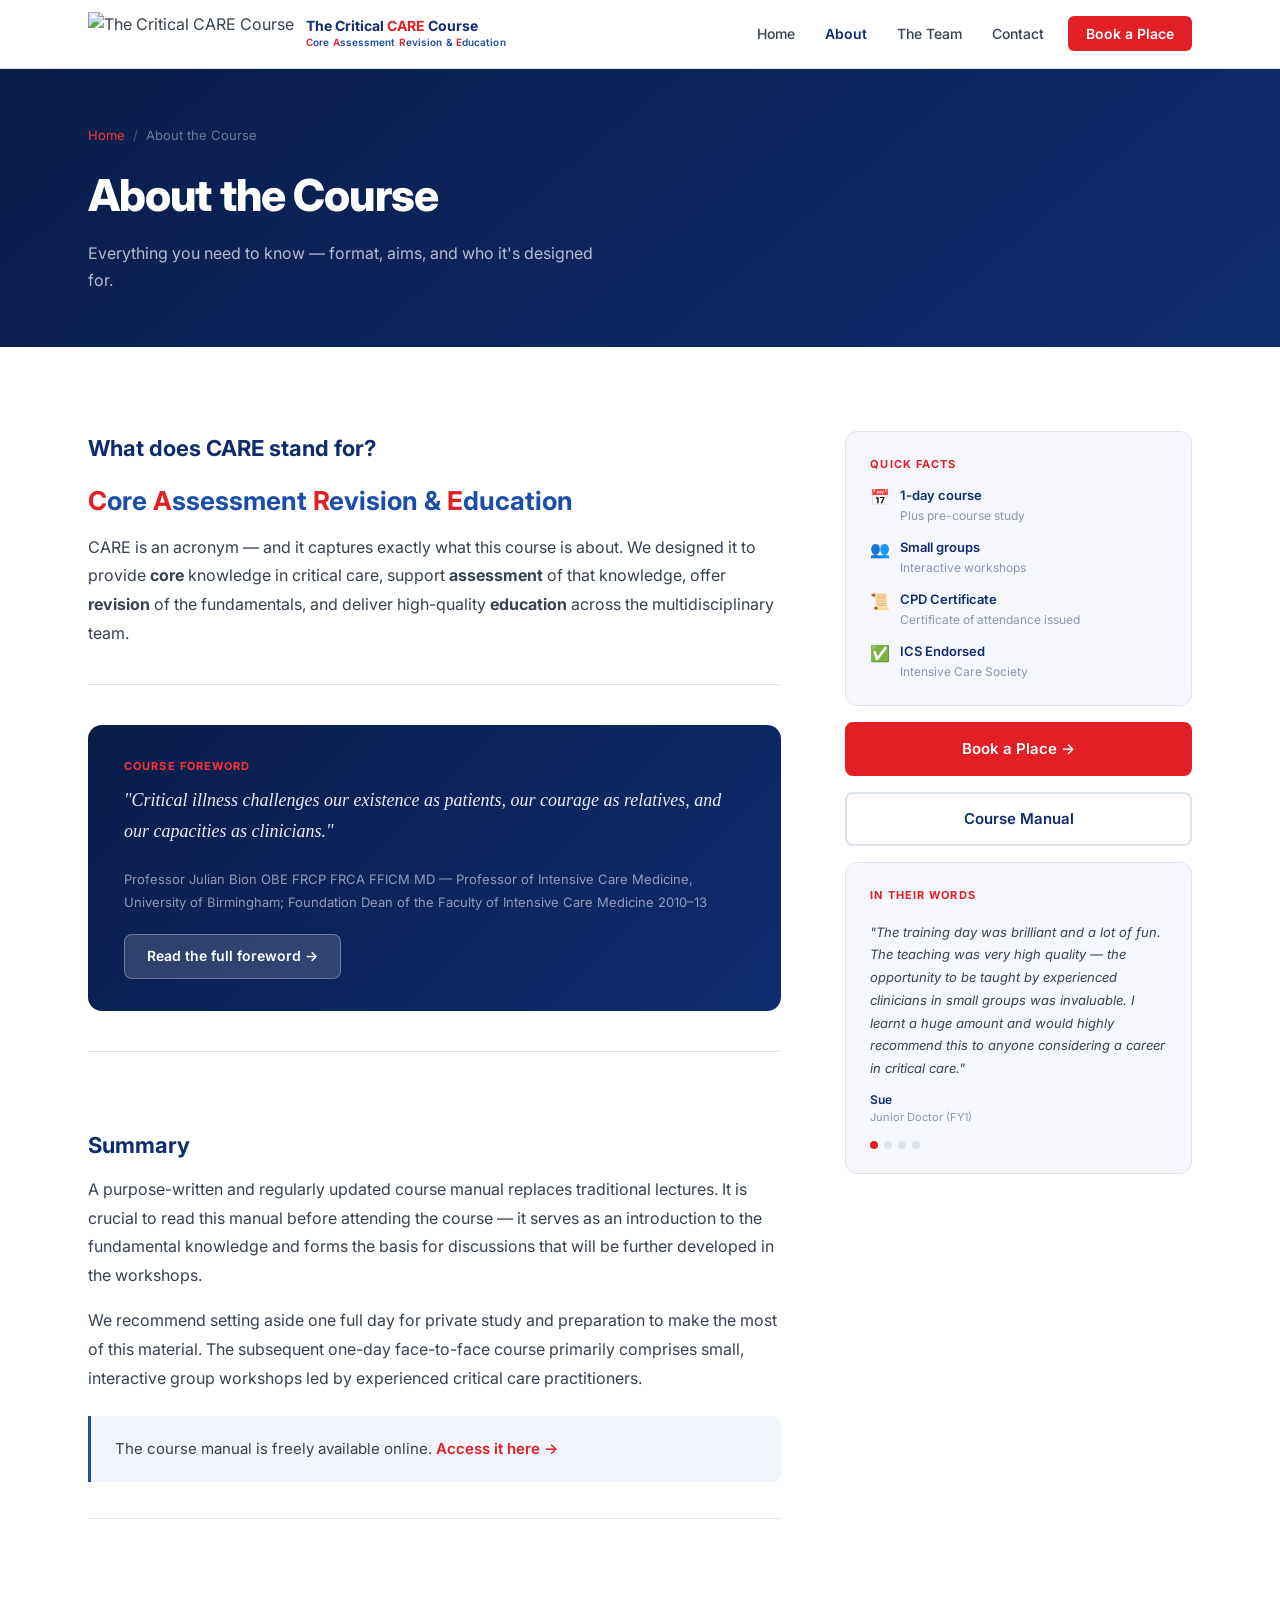
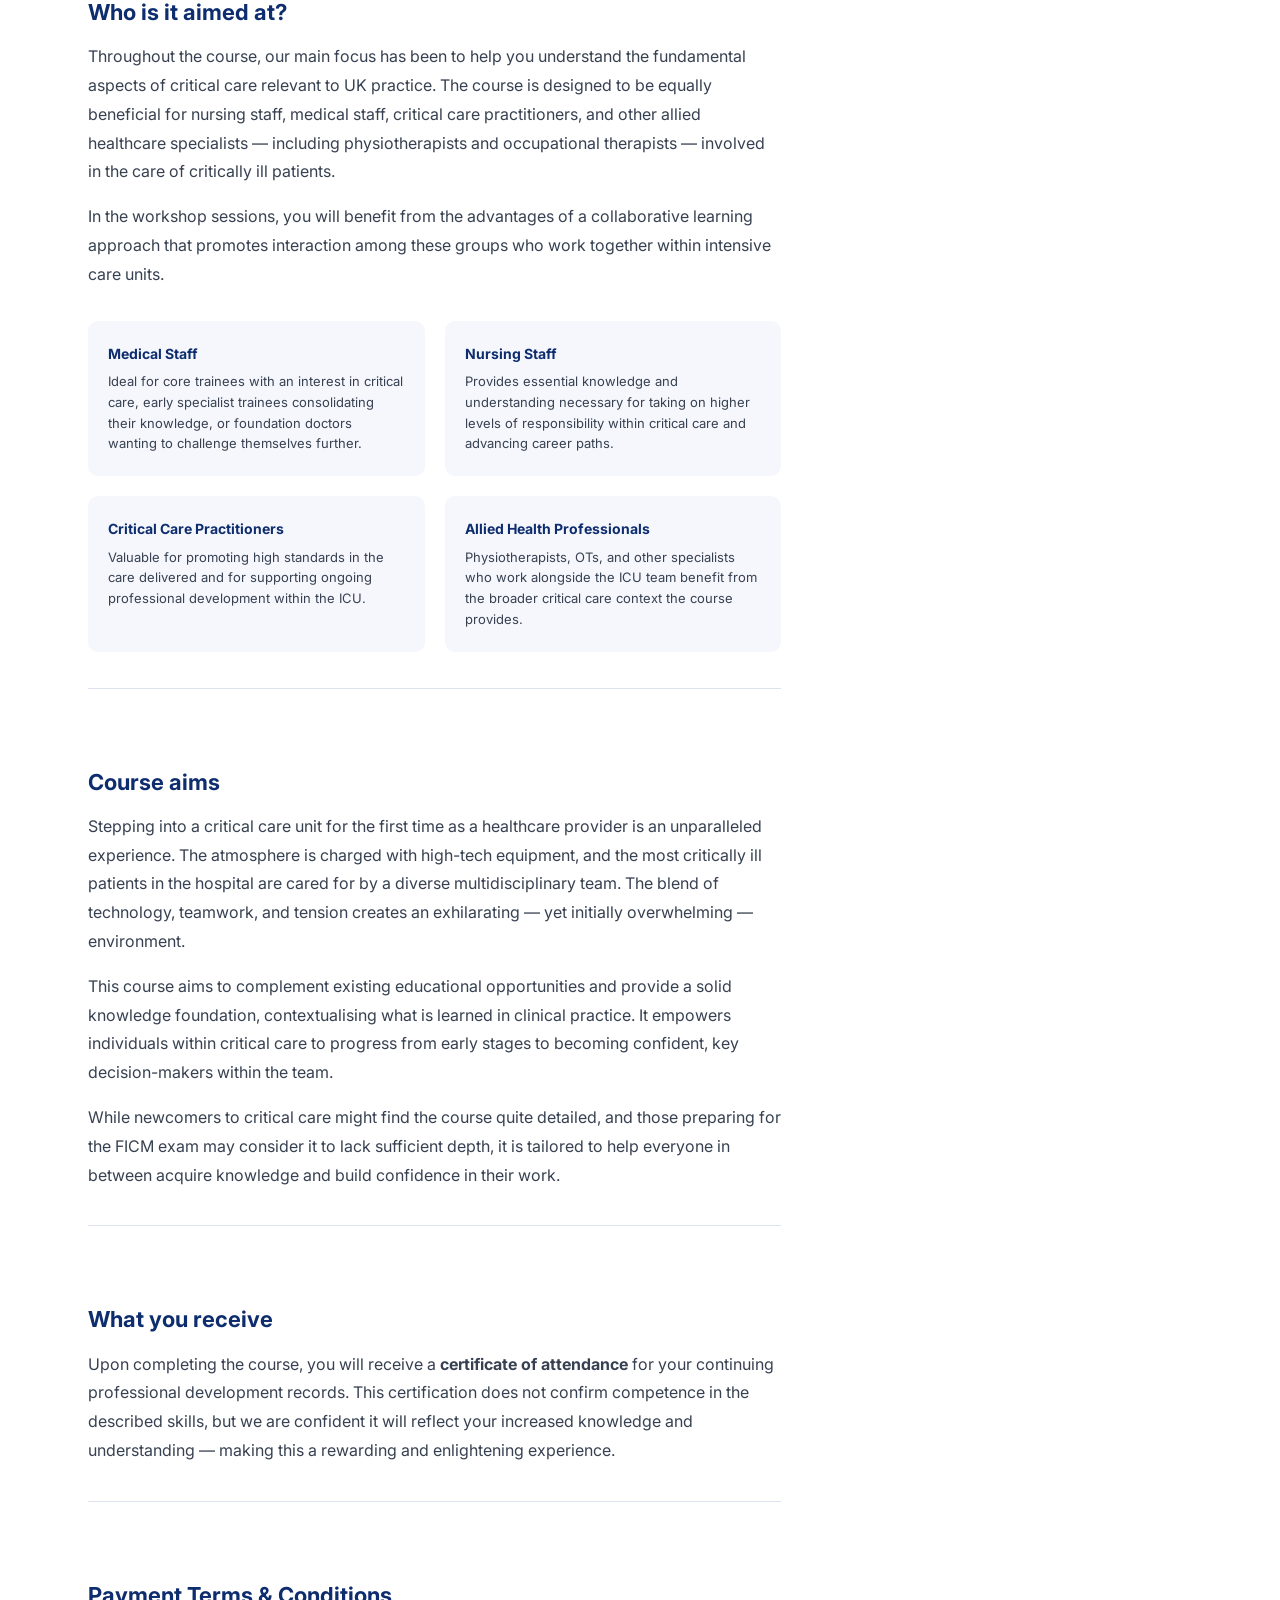
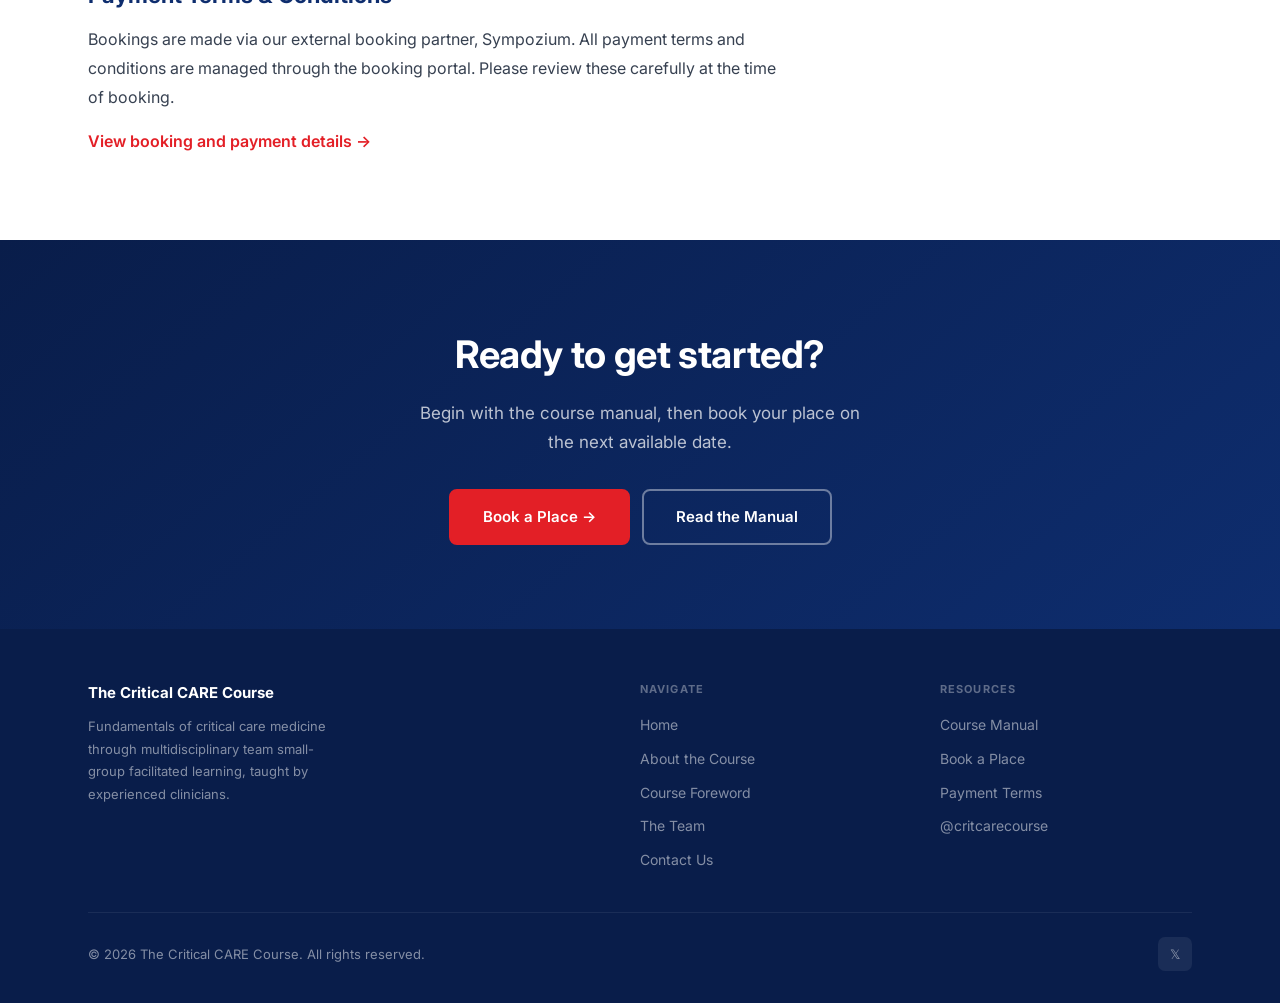
==== about.html @ 04d46caa "Add rotating testimonials widget to about page sidebar" ====
<!DOCTYPE html>
<html lang="en">
<head>
  <meta charset="UTF-8">
  <meta name="viewport" content="width=device-width, initial-scale=1.0">
  <meta name="description" content="About The Critical CARE Course — format, aims, who it's designed for, and what you'll get from attending.">
  <title>About the Course — The Critical CARE Course</title>
  <link rel="preconnect" href="https://fonts.googleapis.com">
  <link rel="preconnect" href="https://fonts.gstatic.com" crossorigin>
  <link href="https://fonts.googleapis.com/css2?family=Inter:wght@300;400;500;600;700;800&display=swap" rel="stylesheet">
  <link rel="stylesheet" href="styles.css">
</head>
<body>

  <!-- ========== NAVIGATION ========== -->
  <nav>
    <div class="container">
      <div class="nav-inner">
        <a href="index.html" class="nav-logo">
          <img src="images/logo.png" alt="The Critical CARE Course" style="height:44px; width:auto; flex-shrink:0;">
          <div class="nav-logo-text">
            <div class="brand">The Critical <span style="color:var(--red)">CARE</span> Course</div>
            <div class="sub"><span style="color:var(--red)">C</span>ore <span style="color:var(--red)">A</span>ssessment <span style="color:var(--red)">R</span>evision &amp; <span style="color:var(--red)">E</span>ducation</div>
          </div>
        </a>
        <ul class="nav-links" id="navLinks">
          <li><a href="index.html">Home</a></li>
          <li><a href="about.html" style="color:var(--navy); font-weight:600;">About</a></li>
          <li><a href="team.html">The Team</a></li>
          <li><a href="contact.html">Contact</a></li>
          <li><a href="https://sympozium.co.uk/ep-home/the-critical-care-course" target="_blank" rel="noopener" class="nav-cta">Book a Place</a></li>
        </ul>
        <button class="nav-toggle" id="navToggle" aria-label="Open menu">
          <span></span><span></span><span></span>
        </button>
      </div>
    </div>
  </nav>

  <!-- ========== PAGE HERO ========== -->
  <header class="page-hero">
    <div class="container">
      <div class="breadcrumb">
        <a href="index.html">Home</a>
        <span class="breadcrumb-sep">/</span>
        <span>About the Course</span>
      </div>
      <h1>About the Course</h1>
      <p>Everything you need to know — format, aims, and who it's designed for.</p>
    </div>
  </header>

  <!-- ========== MAIN CONTENT ========== -->
  <section>
    <div class="container">
      <div style="display:grid; grid-template-columns:2fr 1fr; gap:64px; align-items:start;">

        <!-- Left: content -->
        <div class="content-block">

          <h2>What does CARE stand for?</h2>
          <p style="font-size:clamp(18px,2.2vw,26px); font-weight:700; margin-bottom:8px;">
            <span class="acronym-text"><span class="acr">C</span>ore <span class="acr">A</span>ssessment <span class="acr">R</span>evision &amp; <span class="acr">E</span>ducation</span>
          </p>
          <p>
            CARE is an acronym — and it captures exactly what this course is about. We designed it to provide <strong>core</strong> knowledge in critical care, support <strong>assessment</strong> of that knowledge, offer <strong>revision</strong> of the fundamentals, and deliver high-quality <strong>education</strong> across the multidisciplinary team.
          </p>

          <hr class="content-hr">

          <!-- ===== FOREWORD TEASER ===== -->
          <div style="background:linear-gradient(135deg, var(--blue-deep) 0%, var(--blue-dark) 100%); border-radius:14px; padding:32px 36px; margin:40px 0;">
            <p style="font-size:11px; font-weight:700; letter-spacing:0.1em; text-transform:uppercase; color:#FF3333; margin-bottom:8px;">Course Foreword</p>
            <p style="font-family:'Georgia',serif; font-size:18px; font-style:italic; color:rgba(255,255,255,0.92); line-height:1.75; margin-bottom:20px;">
              "Critical illness challenges our existence as patients, our courage as relatives, and our capacities as clinicians."
            </p>
            <p style="font-size:13px; color:rgba(255,255,255,0.55); margin-bottom:20px;">Professor Julian Bion OBE FRCP FRCA FFICM MD &mdash; Professor of Intensive Care Medicine, University of Birmingham; Foundation Dean of the Faculty of Intensive Care Medicine 2010&ndash;13</p>
            <a href="foreword.html" class="btn" style="background:rgba(255,255,255,0.15); color:white; border:1px solid rgba(255,255,255,0.3); padding:10px 22px; font-size:14px; text-decoration:none; border-radius:8px; display:inline-flex; align-items:center; gap:6px; transition:background 0.2s;">Read the full foreword &rarr;</a>
          </div>

          <hr class="content-hr">

          <h2>Summary</h2>
          <p>
            A purpose-written and regularly updated course manual replaces traditional lectures. It is crucial to read this manual before attending the course — it serves as an introduction to the fundamental knowledge and forms the basis for discussions that will be further developed in the workshops.
          </p>
          <p>
            We recommend setting aside one full day for private study and preparation to make the most of this material. The subsequent one-day face-to-face course primarily comprises small, interactive group workshops led by experienced critical care practitioners.
          </p>

          <div class="info-box">
            <p>The course manual is freely available online. <a href="https://the-critical-care-course.gitbook.io/the-critical-care-course-manual" target="_blank" rel="noopener" style="color:var(--teal); font-weight:600;">Access it here &rarr;</a></p>
          </div>

          <hr class="content-hr">

          <h2>Who is it aimed at?</h2>
          <p>
            Throughout the course, our main focus has been to help you understand the fundamental aspects of critical care relevant to UK practice. The course is designed to be equally beneficial for nursing staff, medical staff, critical care practitioners, and other allied healthcare specialists — including physiotherapists and occupational therapists — involved in the care of critically ill patients.
          </p>
          <p>
            In the workshop sessions, you will benefit from the advantages of a collaborative learning approach that promotes interaction among these groups who work together within intensive care units.
          </p>

          <div class="two-col-grid">
            <div class="feature-item">
              <h4>Medical Staff</h4>
              <p>Ideal for core trainees with an interest in critical care, early specialist trainees consolidating their knowledge, or foundation doctors wanting to challenge themselves further.</p>
            </div>
            <div class="feature-item">
              <h4>Nursing Staff</h4>
              <p>Provides essential knowledge and understanding necessary for taking on higher levels of responsibility within critical care and advancing career paths.</p>
            </div>
            <div class="feature-item">
              <h4>Critical Care Practitioners</h4>
              <p>Valuable for promoting high standards in the care delivered and for supporting ongoing professional development within the ICU.</p>
            </div>
            <div class="feature-item">
              <h4>Allied Health Professionals</h4>
              <p>Physiotherapists, OTs, and other specialists who work alongside the ICU team benefit from the broader critical care context the course provides.</p>
            </div>
          </div>

          <hr class="content-hr">

          <h2>Course aims</h2>
          <p>
            Stepping into a critical care unit for the first time as a healthcare provider is an unparalleled experience. The atmosphere is charged with high-tech equipment, and the most critically ill patients in the hospital are cared for by a diverse multidisciplinary team. The blend of technology, teamwork, and tension creates an exhilarating — yet initially overwhelming — environment.
          </p>
          <p>
            This course aims to complement existing educational opportunities and provide a solid knowledge foundation, contextualising what is learned in clinical practice. It empowers individuals within critical care to progress from early stages to becoming confident, key decision-makers within the team.
          </p>
          <p>
            While newcomers to critical care might find the course quite detailed, and those preparing for the FICM exam may consider it to lack sufficient depth, it is tailored to help everyone in between acquire knowledge and build confidence in their work.
          </p>

          <hr class="content-hr">

          <h2>What you receive</h2>
          <p>
            Upon completing the course, you will receive a <strong>certificate of attendance</strong> for your continuing professional development records. This certification does not confirm competence in the described skills, but we are confident it will reflect your increased knowledge and understanding — making this a rewarding and enlightening experience.
          </p>

          <hr class="content-hr" id="terms">

          <h2>Payment Terms &amp; Conditions</h2>
          <p>
            Bookings are made via our external booking partner, Sympozium. All payment terms and conditions are managed through the booking portal. Please review these carefully at the time of booking.
          </p>
          <p>
            <a href="https://sympozium.co.uk/ep-home/the-critical-care-course" target="_blank" rel="noopener" style="color:var(--teal); font-weight:600;">View booking and payment details &rarr;</a>
          </p>

        </div>

        <!-- Right: sidebar -->
        <div>
          <div style="position:sticky; top:88px; display:flex; flex-direction:column; gap:16px;">

            <div style="background:var(--off-white); border-radius:12px; padding:24px; border:1px solid var(--light-gray);">
              <div style="font-size:11px; font-weight:700; letter-spacing:0.1em; text-transform:uppercase; color:var(--teal); margin-bottom:12px;">Quick facts</div>
              <div style="display:flex; flex-direction:column; gap:12px;">
                <div style="display:flex; gap:10px; align-items:flex-start;">
                  <span style="font-size:16px;">📅</span>
                  <div>
                    <div style="font-size:13px; font-weight:600; color:var(--navy);">1-day course</div>
                    <div style="font-size:12px; color:var(--mid-gray);">Plus pre-course study</div>
                  </div>
                </div>
                <div style="display:flex; gap:10px; align-items:flex-start;">
                  <span style="font-size:16px;">👥</span>
                  <div>
                    <div style="font-size:13px; font-weight:600; color:var(--navy);">Small groups</div>
                    <div style="font-size:12px; color:var(--mid-gray);">Interactive workshops</div>
                  </div>
                </div>
                <div style="display:flex; gap:10px; align-items:flex-start;">
                  <span style="font-size:16px;">📜</span>
                  <div>
                    <div style="font-size:13px; font-weight:600; color:var(--navy);">CPD Certificate</div>
                    <div style="font-size:12px; color:var(--mid-gray);">Certificate of attendance issued</div>
                  </div>
                </div>
                <div style="display:flex; gap:10px; align-items:flex-start;">
                  <span style="font-size:16px;">✅</span>
                  <div>
                    <div style="font-size:13px; font-weight:600; color:var(--navy);">ICS Endorsed</div>
                    <div style="font-size:12px; color:var(--mid-gray);">Intensive Care Society</div>
                  </div>
                </div>
              </div>
            </div>

            <a href="https://sympozium.co.uk/ep-home/the-critical-care-course" target="_blank" rel="noopener" class="btn btn-primary" style="width:100%; justify-content:center;">Book a Place &rarr;</a>

            <a href="https://the-critical-care-course.gitbook.io/the-critical-care-course-manual" target="_blank" rel="noopener" class="btn btn-outline" style="width:100%; justify-content:center;">Course Manual</a>

            <!-- Rotating testimonials widget -->
            <div style="background:var(--off-white); border-radius:12px; padding:24px; border:1px solid var(--light-gray);">
              <div style="font-size:11px; font-weight:700; letter-spacing:0.1em; text-transform:uppercase; color:var(--red); margin-bottom:16px;">In their words</div>

              <div id="sidebar-testimonials" style="position:relative; min-height:140px;">

                <div class="sb-slide active">
                  <p style="font-size:13px; line-height:1.75; color:var(--body-text); font-style:italic; margin-bottom:10px;">"The training day was brilliant and a lot of fun. The teaching was very high quality — the opportunity to be taught by experienced clinicians in small groups was invaluable. I learnt a huge amount and would highly recommend this to anyone considering a career in critical care."</p>
                  <div style="font-size:12px; font-weight:600; color:var(--navy);">Sue</div>
                  <div style="font-size:11px; color:var(--mid-gray);">Junior Doctor (FY1)</div>
                </div>

                <div class="sb-slide">
                  <p style="font-size:13px; line-height:1.75; color:var(--body-text); font-style:italic; margin-bottom:10px;">"Really good, informative course pitched at the perfect level for foundation trainees. I genuinely feel that I have learnt a lot about basic principles of critical care, which can be difficult to pick up on shift when it's busy."</p>
                  <div style="font-size:12px; font-weight:600; color:var(--navy);">Jonny</div>
                  <div style="font-size:11px; color:var(--mid-gray);">Junior Doctor</div>
                </div>

                <div class="sb-slide">
                  <p style="font-size:13px; line-height:1.75; color:var(--body-text); font-style:italic; margin-bottom:10px;">"Well pitched for a CT1 in anaesthetics — the small-group format worked well with a good mixture of topics. I'm feeling more confident about starting my ICM module."</p>
                  <div style="font-size:12px; font-weight:600; color:var(--navy);">James</div>
                  <div style="font-size:11px; color:var(--mid-gray);">CT1 Anaesthetics</div>
                </div>

                <div class="sb-slide">
                  <p style="font-size:13px; line-height:1.75; color:var(--body-text); font-style:italic; margin-bottom:10px;">"Interesting, informative, useful — helped me to understand more about critical care. A really good format to learn what I needed to know."</p>
                  <div style="font-size:12px; font-weight:600; color:var(--navy);">Past delegate</div>
                  <div style="font-size:11px; color:var(--mid-gray);">Multidisciplinary team</div>
                </div>

              </div>

              <!-- dots -->
              <div id="sb-dots" style="display:flex; gap:6px; margin-top:14px;">
                <button class="sb-dot active" onclick="sbGoTo(0)" aria-label="Testimonial 1"></button>
                <button class="sb-dot" onclick="sbGoTo(1)" aria-label="Testimonial 2"></button>
                <button class="sb-dot" onclick="sbGoTo(2)" aria-label="Testimonial 3"></button>
                <button class="sb-dot" onclick="sbGoTo(3)" aria-label="Testimonial 4"></button>
              </div>

            </div>

            <style>
              .sb-slide { display:none; animation: sbFade 0.5s ease; }
              .sb-slide.active { display:block; }
              @keyframes sbFade { from {opacity:0; transform:translateY(6px)} to {opacity:1; transform:translateY(0)} }
              .sb-dot { width:8px; height:8px; border-radius:50%; border:none; background:var(--light-gray); cursor:pointer; padding:0; transition:background 0.2s; }
              .sb-dot.active { background:var(--red); }
              .sb-dot:hover { background:var(--blue); }
            </style>

            <script>
              (function() {
                var slides = document.querySelectorAll('#sidebar-testimonials .sb-slide');
                var dots   = document.querySelectorAll('#sb-dots .sb-dot');
                var current = 0, timer;

                window.sbGoTo = function(n) {
                  slides[current].classList.remove('active');
                  dots[current].classList.remove('active');
                  current = n;
                  slides[current].classList.add('active');
                  dots[current].classList.add('active');
                  clearInterval(timer);
                  timer = setInterval(sbNext, 5000);
                };

                function sbNext() { sbGoTo((current + 1) % slides.length); }
                timer = setInterval(sbNext, 5000);
              })();
            </script>

          </div>
        </div>

      </div>
    </div>
  </section>

  <!-- ========== CTA ========== -->
  <section class="cta-section">
    <div class="container">
      <h2>Ready to get started?</h2>
      <p>Begin with the course manual, then book your place on the next available date.</p>
      <div style="display:flex; gap:12px; justify-content:center; flex-wrap:wrap;">
        <a href="https://sympozium.co.uk/ep-home/the-critical-care-course" target="_blank" rel="noopener" class="btn btn-primary" style="font-size:15px; padding:14px 32px;">Book a Place &rarr;</a>
        <a href="https://the-critical-care-course.gitbook.io/the-critical-care-course-manual" target="_blank" rel="noopener" class="btn btn-outline-white" style="font-size:15px; padding:14px 32px;">Read the Manual</a>
      </div>
    </div>
  </section>

  <!-- ========== FOOTER ========== -->
  <footer>
    <div class="container">
      <div class="footer-grid">
        <div class="footer-brand">
          <div class="footer-brand-name">The Critical CARE Course</div>
          <p>Fundamentals of critical care medicine through multidisciplinary team small-group facilitated learning, taught by experienced clinicians.</p>
        </div>
        <div>
          <h4>Navigate</h4>
          <ul class="footer-links">
            <li><a href="index.html">Home</a></li>
            <li><a href="about.html">About the Course</a></li>
            <li><a href="foreword.html">Course Foreword</a></li>
            <li><a href="team.html">The Team</a></li>
            <li><a href="contact.html">Contact Us</a></li>
          </ul>
        </div>
        <div>
          <h4>Resources</h4>
          <ul class="footer-links">
            <li><a href="https://the-critical-care-course.gitbook.io/the-critical-care-course-manual" target="_blank" rel="noopener">Course Manual</a></li>
            <li><a href="https://sympozium.co.uk/ep-home/the-critical-care-course" target="_blank" rel="noopener">Book a Place</a></li>
            <li><a href="about.html#terms">Payment Terms</a></li>
            <li><a href="https://twitter.com/critcarecourse" target="_blank" rel="noopener">@critcarecourse</a></li>
          </ul>
        </div>
      </div>
      <div class="footer-bottom">
        <span>&copy; 2026 The Critical CARE Course. All rights reserved.</span>
        <div class="footer-social">
          <a href="https://twitter.com/critcarecourse" target="_blank" rel="noopener" class="social-link" aria-label="Twitter / X">&#120143;</a>
        </div>
      </div>
    </div>
  </footer>

  <script>
    const toggle = document.getElementById('navToggle');
    const links  = document.getElementById('navLinks');
    toggle.addEventListener('click', () => links.classList.toggle('open'));
    links.querySelectorAll('a').forEach(a => a.addEventListener('click', () => links.classList.remove('open')));
  </script>

  <style>
    @media (max-width: 860px) {
      .container > div[style*="grid-template-columns:2fr 1fr"] {
        display: block !important;
      }
      .content-block { max-width: 100%; margin-bottom: 40px; }
    }
  </style>

</body>
</html>
---- styles.css ----
/* ============================================
   THE CRITICAL CARE COURSE — Global Styles
   ============================================ */

:root {
  /* Brand colours from logo */
  --blue:       #1B4EA8;   /* brand royal blue */
  --blue-dark:  #0E2D6E;   /* darker blue for backgrounds */
  --blue-deep:  #091d4a;   /* deepest blue for hero/footer */
  --blue-light: #2563c4;   /* lighter blue for hover states */
  --red:        #E31F26;   /* brand red */
  --red-hover:  #C41A20;   /* darker red for hover */

  /* Aliases used throughout CSS */
  --navy:       var(--blue-dark);
  --navy-light: var(--blue);
  --teal:       var(--red);
  --teal-hover: var(--red-hover);

  --white:      #ffffff;
  --off-white:  #f5f7fc;
  --light-gray: #dde3ee;
  --mid-gray:   #8a96ae;
  --dark-text:  #111827;
  --body-text:  #374151;
  --font: 'Inter', -apple-system, BlinkMacSystemFont, 'Segoe UI', sans-serif;
  --radius: 8px;
  --shadow: 0 4px 6px -1px rgba(0,0,0,0.1), 0 2px 4px -1px rgba(0,0,0,0.06);
  --shadow-lg: 0 10px 25px -5px rgba(0,0,0,0.18);
  --transition: 0.2s ease;
  --max-width: 1160px;
}

/* --- Reset -------------------------------- */
*, *::before, *::after { box-sizing: border-box; margin: 0; padding: 0; }
html { scroll-behavior: smooth; }
body { font-family: var(--font); color: var(--body-text); background: var(--white); line-height: 1.6; -webkit-font-smoothing: antialiased; }
img { max-width: 100%; height: auto; display: block; }
a { color: inherit; text-decoration: none; }

/* --- Container ---------------------------- */
.container { max-width: var(--max-width); margin: 0 auto; padding: 0 28px; }

/* ============================================
   ACRONYM STYLING
   Core Assessment Revision & Education
   C, A, R, E = brand red; rest = brand blue
   ============================================ */

/* Light background version */
.acronym-text {
  font-weight: 700;
  color: var(--blue);
}
.acronym-text .acr { color: var(--red); }

/* Dark background version (hero, dark sections) */
.acronym-text-dark {
  font-weight: 700;
  color: rgba(255,255,255,0.9);
}
.acronym-text-dark .acr { color: #FF3333; }

/* Course name with CARE styled */
.course-name { font-weight: 700; color: var(--blue-dark); }
.course-name .care { color: var(--red); }
.course-name-dark { font-weight: 700; color: var(--white); }
.course-name-dark .care { color: #FF3333; }

/* ============================================
   NAVIGATION
   ============================================ */
nav {
  position: sticky;
  top: 0;
  z-index: 1000;
  background: var(--white);
  border-bottom: 1px solid var(--light-gray);
  box-shadow: 0 1px 3px rgba(0,0,0,0.06);
}

.nav-inner {
  display: flex;
  align-items: center;
  justify-content: space-between;
  height: 68px;
  gap: 16px;
}

.nav-logo {
  display: flex;
  align-items: center;
  gap: 12px;
  flex-shrink: 0;
}

.nav-logo-mark {
  width: 38px;
  height: 38px;
  background: var(--navy);
  border-radius: 8px;
  display: flex;
  align-items: center;
  justify-content: center;
  color: var(--teal);
  font-size: 15px;
  font-weight: 800;
  letter-spacing: -0.05em;
  flex-shrink: 0;
}

.nav-logo-text .brand {
  font-size: 14px;
  font-weight: 700;
  color: var(--blue-dark);
  line-height: 1.2;
}
.nav-logo-text .sub {
  font-size: 10px;
  color: var(--blue);
  font-weight: 600;
  letter-spacing: 0.01em;
}

@media (max-width: 600px) {
  .nav-logo-text { display: none; }
}

.nav-links {
  display: flex;
  align-items: center;
  gap: 2px;
  list-style: none;
}

.nav-links a {
  padding: 8px 14px;
  border-radius: 6px;
  font-size: 14px;
  font-weight: 500;
  color: var(--body-text);
  transition: all var(--transition);
  white-space: nowrap;
}

.nav-links a:hover { background: var(--off-white); color: var(--navy); }

.nav-links a.nav-cta {
  background: var(--teal);
  color: var(--white);
  padding: 9px 18px;
  margin-left: 8px;
  font-weight: 600;
}

.nav-links a.nav-cta:hover { background: var(--teal-hover); }

.nav-toggle {
  display: none;
  background: none;
  border: none;
  cursor: pointer;
  padding: 8px;
  flex-direction: column;
  gap: 5px;
  flex-shrink: 0;
}

.nav-toggle span {
  display: block;
  width: 22px;
  height: 2px;
  background: var(--navy);
  border-radius: 2px;
  transition: all var(--transition);
}

/* ============================================
   BUTTONS
   ============================================ */
.btn {
  display: inline-flex;
  align-items: center;
  gap: 8px;
  padding: 13px 26px;
  border-radius: var(--radius);
  font-size: 15px;
  font-weight: 600;
  cursor: pointer;
  border: 2px solid transparent;
  transition: all var(--transition);
  font-family: var(--font);
  white-space: nowrap;
}

.btn-primary {
  background: var(--teal);
  color: var(--white);
  border-color: var(--teal);
}
.btn-primary:hover {
  background: var(--teal-hover);
  border-color: var(--teal-hover);
  transform: translateY(-1px);
  box-shadow: 0 4px 14px rgba(14,165,160,0.35);
}

.btn-outline-white {
  background: transparent;
  color: var(--white);
  border-color: rgba(255,255,255,0.4);
}
.btn-outline-white:hover {
  border-color: var(--white);
  background: rgba(255,255,255,0.1);
}

.btn-outline {
  background: transparent;
  color: var(--navy);
  border-color: var(--light-gray);
}
.btn-outline:hover {
  border-color: var(--teal);
  color: var(--teal);
}

/* ============================================
   HERO
   ============================================ */
.hero {
  background: linear-gradient(140deg, var(--blue-deep) 0%, var(--blue-dark) 50%, #143580 100%);
  color: var(--white);
  padding: 96px 0 80px;
  position: relative;
  overflow: hidden;
}

.hero::before {
  content: '';
  position: absolute;
  top: -100px;
  right: -100px;
  width: 600px;
  height: 600px;
  background: radial-gradient(circle, rgba(227,31,38,0.1) 0%, transparent 65%);
  pointer-events: none;
}

.hero::after {
  content: '';
  position: absolute;
  bottom: -80px;
  left: -80px;
  width: 400px;
  height: 400px;
  background: radial-gradient(circle, rgba(27,78,168,0.2) 0%, transparent 65%);
  pointer-events: none;
}

.hero-badge {
  display: inline-flex;
  align-items: center;
  gap: 8px;
  background: rgba(227,31,38,0.15);
  border: 1px solid rgba(227,31,38,0.35);
  border-radius: 100px;
  padding: 6px 14px 6px 10px;
  font-size: 13px;
  font-weight: 500;
  color: #FF3333;
  margin-bottom: 24px;
  letter-spacing: 0.01em;
}

.hero-badge .pulse {
  width: 7px;
  height: 7px;
  background: var(--teal);
  border-radius: 50%;
  animation: pulse 2s ease-in-out infinite;
}

@keyframes pulse {
  0%, 100% { opacity: 1; transform: scale(1); }
  50%       { opacity: 0.4; transform: scale(0.85); }
}

.hero h1 {
  font-size: clamp(34px, 5vw, 58px);
  font-weight: 800;
  line-height: 1.1;
  letter-spacing: -0.02em;
  margin-bottom: 20px;
  max-width: 680px;
}

.hero h1 .accent { color: #FF3333; }

.hero-lead {
  font-size: 18px;
  color: rgba(255,255,255,0.78);
  max-width: 520px;
  margin-bottom: 36px;
  line-height: 1.7;
}

.hero-actions {
  display: flex;
  gap: 12px;
  flex-wrap: wrap;
  margin-bottom: 56px;
}

.hero-trust {
  display: flex;
  align-items: center;
  gap: 10px;
  font-size: 13px;
  color: rgba(255,255,255,0.45);
}

.hero-trust img { height: 28px; opacity: 0.6; filter: brightness(2); }

/* ============================================
   STATS BAR
   ============================================ */
.stats-bar {
  background: var(--off-white);
  border-bottom: 1px solid var(--light-gray);
  padding: 36px 0;
}

.stats-grid {
  display: grid;
  grid-template-columns: repeat(4, 1fr);
  gap: 16px;
  text-align: center;
}

.stat-divider { border-right: 1px solid var(--light-gray); }
.stat-divider:last-child { border-right: none; }

.stat-value {
  font-size: 30px;
  font-weight: 800;
  color: var(--navy);
  line-height: 1;
  margin-bottom: 5px;
  letter-spacing: -0.02em;
}

.stat-label {
  font-size: 12px;
  color: var(--mid-gray);
  font-weight: 500;
  letter-spacing: 0.04em;
  text-transform: uppercase;
}

/* ============================================
   SECTION TYPOGRAPHY
   ============================================ */
section { padding: 84px 0; }

.section-eyebrow {
  font-size: 11px;
  font-weight: 700;
  letter-spacing: 0.12em;
  text-transform: uppercase;
  color: var(--red);
  margin-bottom: 10px;
}

.section-title {
  font-size: clamp(26px, 3.5vw, 38px);
  font-weight: 700;
  color: var(--navy);
  margin-bottom: 16px;
  line-height: 1.2;
  letter-spacing: -0.01em;
}

.section-lead {
  font-size: 17px;
  color: var(--body-text);
  max-width: 580px;
  line-height: 1.75;
  margin-bottom: 48px;
}

hr.divider {
  border: none;
  border-top: 1px solid var(--light-gray);
}

/* ============================================
   AUDIENCE CARDS
   ============================================ */
.audience-grid {
  display: grid;
  grid-template-columns: repeat(auto-fit, minmax(230px, 1fr));
  gap: 20px;
}

.audience-card {
  background: var(--white);
  border: 1px solid var(--light-gray);
  border-radius: 12px;
  padding: 28px 24px;
  transition: all var(--transition);
}

.audience-card:hover {
  border-color: var(--blue);
  box-shadow: 0 4px 20px rgba(27,78,168,0.14);
  transform: translateY(-2px);
}

.audience-icon {
  width: 46px;
  height: 46px;
  background: rgba(27,78,168,0.1);
  border-radius: 10px;
  display: flex;
  align-items: center;
  justify-content: center;
  font-size: 22px;
  margin-bottom: 16px;
}

.audience-card h3 {
  font-size: 15px;
  font-weight: 700;
  color: var(--navy);
  margin-bottom: 8px;
}

.audience-card p {
  font-size: 14px;
  color: var(--body-text);
  line-height: 1.65;
}

/* ============================================
   COURSE FORMAT SECTION
   ============================================ */
.format-section {
  background: linear-gradient(140deg, var(--blue-deep) 0%, var(--blue-dark) 100%);
  color: var(--white);
}

.format-section .section-title { color: var(--white); }
.format-section .section-lead { color: rgba(255,255,255,0.68); }

.format-grid {
  display: grid;
  grid-template-columns: 1fr 1fr;
  gap: 24px;
}

.format-card {
  background: rgba(255,255,255,0.05);
  border: 1px solid rgba(255,255,255,0.1);
  border-radius: 14px;
  padding: 36px 32px;
  position: relative;
  overflow: hidden;
  transition: background var(--transition);
}

.format-card:hover { background: rgba(255,255,255,0.08); }

.format-card::before {
  content: '';
  position: absolute;
  top: 0; left: 0; right: 0;
  height: 3px;
  background: var(--teal);
}

.format-step {
  font-size: 52px;
  font-weight: 800;
  color: var(--teal);
  opacity: 0.25;
  line-height: 1;
  margin-bottom: 4px;
  letter-spacing: -0.03em;
}

.format-card h3 {
  font-size: 21px;
  font-weight: 700;
  color: var(--white);
  margin-bottom: 12px;
}

.format-card p {
  font-size: 15px;
  color: rgba(255,255,255,0.68);
  line-height: 1.75;
  margin-bottom: 24px;
}

/* ============================================
   TESTIMONIALS
   ============================================ */
.testimonials-section { background: var(--off-white); }

.testimonials-grid {
  display: grid;
  grid-template-columns: repeat(auto-fit, minmax(280px, 1fr));
  gap: 20px;
}

.testimonial-card {
  background: var(--white);
  border-radius: 12px;
  padding: 32px 28px;
  box-shadow: var(--shadow);
  position: relative;
}

.quote-mark {
  font-size: 64px;
  line-height: 1;
  color: var(--teal);
  opacity: 0.2;
  font-family: Georgia, serif;
  position: absolute;
  top: 16px;
  right: 20px;
}

.testimonial-text {
  font-size: 15px;
  color: var(--body-text);
  line-height: 1.75;
  margin-bottom: 20px;
  font-style: italic;
}

.testimonial-author { font-weight: 700; font-size: 14px; color: var(--navy); }
.testimonial-role { font-size: 13px; color: var(--mid-gray); }

/* ============================================
   ENDORSEMENT STRIP
   ============================================ */
.endorsement-strip {
  padding: 52px 0;
  border-top: 1px solid var(--light-gray);
  text-align: center;
}

.endorsement-strip img { height: 52px; margin: 0 auto 12px; opacity: 0.82; }
.endorsement-strip p { font-size: 14px; font-weight: 600; color: var(--navy); }

/* ============================================
   CTA SECTION
   ============================================ */
.cta-section {
  background: linear-gradient(140deg, var(--blue-deep) 0%, var(--blue-dark) 100%);
  color: var(--white);
  text-align: center;
  padding: 84px 0;
}

.cta-section h2 {
  font-size: clamp(26px, 3.5vw, 38px);
  font-weight: 700;
  margin-bottom: 14px;
  letter-spacing: -0.01em;
}

.cta-section p {
  font-size: 17px;
  color: rgba(255,255,255,0.72);
  margin-bottom: 32px;
  max-width: 460px;
  margin-left: auto;
  margin-right: auto;
  line-height: 1.7;
}

/* ============================================
   FOOTER
   ============================================ */
footer {
  background: var(--blue-deep);
  color: rgba(255,255,255,0.5);
  padding: 52px 0 32px;
}

.footer-grid {
  display: grid;
  grid-template-columns: 2fr 1fr 1fr;
  gap: 48px;
  margin-bottom: 40px;
}

.footer-brand-name {
  font-size: 15px;
  font-weight: 700;
  color: var(--white);
  margin-bottom: 10px;
}

.footer-brand p { font-size: 13px; line-height: 1.75; max-width: 260px; }

footer h4 {
  font-size: 11px;
  font-weight: 700;
  color: rgba(255,255,255,0.35);
  letter-spacing: 0.1em;
  text-transform: uppercase;
  margin-bottom: 14px;
}

.footer-links { list-style: none; display: flex; flex-direction: column; gap: 8px; }
.footer-links a { font-size: 14px; color: rgba(255,255,255,0.5); transition: color var(--transition); }
.footer-links a:hover { color: #FF3333; }

.footer-bottom {
  border-top: 1px solid rgba(255,255,255,0.07);
  padding-top: 24px;
  display: flex;
  justify-content: space-between;
  align-items: center;
  font-size: 13px;
}

.footer-social { display: flex; gap: 8px; }

.social-link {
  width: 34px;
  height: 34px;
  background: rgba(255,255,255,0.07);
  border-radius: 7px;
  display: flex;
  align-items: center;
  justify-content: center;
  font-size: 13px;
  color: rgba(255,255,255,0.5);
  transition: all var(--transition);
}

.social-link:hover { background: var(--red); color: var(--white); }

/* ============================================
   PAGE HERO (inner pages)
   ============================================ */
.page-hero {
  background: linear-gradient(140deg, var(--blue-deep) 0%, var(--blue-dark) 100%);
  color: var(--white);
  padding: 56px 0 52px;
}

.breadcrumb {
  display: flex;
  align-items: center;
  gap: 8px;
  font-size: 13px;
  color: rgba(255,255,255,0.4);
  margin-bottom: 14px;
}

.breadcrumb a { color: #FF3333; transition: opacity var(--transition); }
.breadcrumb a:hover { opacity: 0.8; }
.breadcrumb-sep { color: rgba(255,255,255,0.25); }

.page-hero h1 {
  font-size: clamp(28px, 4vw, 44px);
  font-weight: 800;
  letter-spacing: -0.02em;
  margin-bottom: 10px;
}

.page-hero p {
  font-size: 16px;
  color: rgba(255,255,255,0.7);
  max-width: 520px;
  line-height: 1.7;
}

/* ============================================
   ABOUT PAGE
   ============================================ */
.content-block {
  max-width: 760px;
}

.content-block h2 {
  font-size: 22px;
  font-weight: 700;
  color: var(--navy);
  margin-bottom: 12px;
  padding-top: 40px;
}

.content-block h2:first-child { padding-top: 0; }

.content-block p {
  font-size: 16px;
  line-height: 1.8;
  color: var(--body-text);
  margin-bottom: 16px;
}

.content-block p:last-child { margin-bottom: 0; }

.content-hr {
  border: none;
  border-top: 1px solid var(--light-gray);
  margin: 36px 0;
}

.info-box {
  background: rgba(27,78,168,0.06);
  border-left: 3px solid var(--blue);
  border-radius: 0 8px 8px 0;
  padding: 20px 24px;
  margin: 24px 0;
}

.info-box p { font-size: 15px; color: var(--body-text); margin: 0; line-height: 1.7; }

.two-col-grid {
  display: grid;
  grid-template-columns: 1fr 1fr;
  gap: 20px;
  margin: 32px 0;
}

.feature-item {
  background: var(--off-white);
  border-radius: 10px;
  padding: 22px 20px;
}

.feature-item h4 {
  font-size: 14px;
  font-weight: 700;
  color: var(--navy);
  margin-bottom: 6px;
}

.feature-item p {
  font-size: 13px;
  color: var(--body-text);
  line-height: 1.6;
  margin: 0;
}

/* ============================================
   TEAM PAGE
   ============================================ */
.team-list { display: flex; flex-direction: column; gap: 56px; }

.team-member {
  display: grid;
  grid-template-columns: 220px 1fr;
  gap: 40px;
  align-items: start;
  padding-bottom: 56px;
  border-bottom: 1px solid var(--light-gray);
}

.team-member:last-child { border-bottom: none; padding-bottom: 0; }

.team-photo-wrap { flex-shrink: 0; }

.team-photo {
  width: 220px;
  height: 260px;
  object-fit: cover;
  object-position: top center;
  border-radius: 12px;
  display: block;
  background: var(--light-gray);
}

.team-photo-placeholder {
  width: 220px;
  height: 260px;
  background: linear-gradient(140deg, var(--blue-dark) 0%, var(--blue) 100%);
  border-radius: 12px;
  display: flex;
  align-items: center;
  justify-content: center;
  color: rgba(255,255,255,0.15);
  font-size: 64px;
}

.team-bio-wrap h2 {
  font-size: 22px;
  font-weight: 700;
  color: var(--navy);
  margin-bottom: 4px;
}

.team-role-tag {
  font-size: 13px;
  font-weight: 600;
  color: var(--blue);
  letter-spacing: 0.03em;
  margin-bottom: 16px;
  display: block;
}

.team-bio-text {
  font-size: 15px;
  line-height: 1.8;
  color: var(--body-text);
}

.team-bio-text p { margin-bottom: 12px; }
.team-bio-text p:last-child { margin-bottom: 0; }

/* ============================================
   CONTACT PAGE
   ============================================ */
.contact-layout {
  display: grid;
  grid-template-columns: 1fr 1.6fr;
  gap: 52px;
  align-items: start;
}

.contact-aside h2 {
  font-size: 22px;
  font-weight: 700;
  color: var(--navy);
  margin-bottom: 10px;
}

.contact-aside > p {
  font-size: 15px;
  color: var(--body-text);
  line-height: 1.7;
  margin-bottom: 28px;
}

.contact-item {
  display: flex;
  gap: 14px;
  align-items: flex-start;
  margin-bottom: 20px;
}

.contact-item-icon {
  width: 38px;
  height: 38px;
  background: rgba(27,78,168,0.1);
  border-radius: 8px;
  display: flex;
  align-items: center;
  justify-content: center;
  font-size: 17px;
  flex-shrink: 0;
}

.contact-item-text { font-size: 14px; line-height: 1.55; }
.contact-item-text strong { display: block; color: var(--navy); font-weight: 600; margin-bottom: 2px; }
.contact-item-text a { color: var(--blue); transition: opacity var(--transition); }
.contact-item-text a:hover { opacity: 0.8; }

.book-cta-box {
  background: linear-gradient(140deg, var(--blue-deep) 0%, var(--blue-dark) 100%);
  border-radius: 14px;
  padding: 28px 24px;
  color: var(--white);
  margin-top: 28px;
}

.book-cta-box h3 { font-size: 17px; font-weight: 700; margin-bottom: 8px; }
.book-cta-box p { font-size: 14px; color: rgba(255,255,255,0.65); margin-bottom: 18px; line-height: 1.65; }
.book-cta-box .btn { width: 100%; justify-content: center; }

/* --- Form --------------------------------- */
.form-card {
  background: var(--white);
  border: 1px solid var(--light-gray);
  border-radius: 16px;
  padding: 40px 36px;
  box-shadow: var(--shadow);
}

.form-card h3 {
  font-size: 20px;
  font-weight: 700;
  color: var(--navy);
  margin-bottom: 24px;
}

.form-row { display: grid; grid-template-columns: 1fr 1fr; gap: 16px; }

.form-group { margin-bottom: 18px; }

.form-group label {
  display: block;
  font-size: 13px;
  font-weight: 600;
  color: var(--navy);
  margin-bottom: 6px;
  letter-spacing: 0.01em;
}

.form-group input,
.form-group select,
.form-group textarea {
  width: 100%;
  padding: 11px 14px;
  border: 1px solid var(--light-gray);
  border-radius: 7px;
  font-size: 15px;
  font-family: var(--font);
  color: var(--dark-text);
  background: var(--white);
  transition: border-color var(--transition), box-shadow var(--transition);
  outline: none;
  -webkit-appearance: none;
}

.form-group input:focus,
.form-group select:focus,
.form-group textarea:focus {
  border-color: var(--blue);
  box-shadow: 0 0 0 3px rgba(27,78,168,0.12);
}

.form-group textarea { resize: vertical; min-height: 110px; }

.form-note { font-size: 13px; color: var(--mid-gray); margin-top: 12px; }

.form-submit {
  width: 100%;
  padding: 13px;
  background: var(--teal);
  color: var(--white);
  border: none;
  border-radius: 8px;
  font-size: 15px;
  font-weight: 600;
  cursor: pointer;
  font-family: var(--font);
  transition: background var(--transition);
  margin-top: 4px;
}

.form-submit:hover { background: var(--teal-hover); }

/* --- Dates Table -------------------------- */
.dates-section { background: var(--off-white); }

.dates-table-wrap { overflow-x: auto; border-radius: 12px; box-shadow: var(--shadow); }

.dates-table {
  width: 100%;
  border-collapse: collapse;
  font-size: 14px;
  background: var(--white);
  border-radius: 12px;
  overflow: hidden;
}

.dates-table thead th {
  background: var(--blue-dark);
  color: rgba(255,255,255,0.85);
  padding: 14px 20px;
  text-align: left;
  font-size: 12px;
  font-weight: 600;
  letter-spacing: 0.06em;
  text-transform: uppercase;
}

.dates-table tbody td {
  padding: 16px 20px;
  border-bottom: 1px solid var(--light-gray);
  color: var(--body-text);
}

.dates-table tbody tr:last-child td { border-bottom: none; }
.dates-table tbody tr:hover td { background: #f1f8f8; }

.status-badge {
  display: inline-block;
  padding: 3px 10px;
  border-radius: 100px;
  font-size: 12px;
  font-weight: 600;
}

.status-open     { background: #dcfce7; color: #15803d; }
.status-limited  { background: #fef9c3; color: #92400e; }
.status-full     { background: #fee2e2; color: #dc2626; }

/* ============================================
   RESPONSIVE
   ============================================ */
@media (max-width: 860px) {
  .nav-links { display: none; flex-direction: column; align-items: flex-start; position: absolute; top: 68px; left: 0; right: 0; background: var(--white); border-bottom: 1px solid var(--light-gray); padding: 12px 16px; box-shadow: 0 4px 12px rgba(0,0,0,0.08); }
  .nav-links.open { display: flex; }
  .nav-links a.nav-cta { margin-left: 0; }
  .nav-toggle { display: flex; }

  .format-grid { grid-template-columns: 1fr; }
  .two-col-grid { grid-template-columns: 1fr; }
  .team-member { grid-template-columns: 1fr; }
  .team-photo, .team-photo-placeholder { width: 100%; height: 220px; }
  .contact-layout { grid-template-columns: 1fr; }
  .footer-grid { grid-template-columns: 1fr 1fr; gap: 28px; }
  .footer-brand { grid-column: 1 / -1; }
}

@media (max-width: 600px) {
  .stats-grid { grid-template-columns: 1fr 1fr; }
  .stat-divider:nth-child(2) { border-right: none; }
  .hero { padding: 64px 0 56px; }
  .hero-actions { flex-direction: column; }
  .btn { width: 100%; justify-content: center; }
  .footer-grid { grid-template-columns: 1fr; }
  .footer-bottom { flex-direction: column; gap: 14px; text-align: center; }
  .form-row { grid-template-columns: 1fr; }
  .form-card { padding: 28px 22px; }
}

/* ============================================
   SCROLL ANIMATIONS
   ============================================ */
.animate {
  opacity: 0;
  transform: translateY(28px);
  transition: opacity 0.65s ease, transform 0.65s ease;
}
.animate.visible {
  opacity: 1;
  transform: translateY(0);
}
.animate-scale {
  opacity: 0;
  transform: scale(0.95);
  transition: opacity 0.55s ease, transform 0.55s ease;
}
.animate-scale.visible { opacity: 1; transform: scale(1); }

.delay-1 { transition-delay: 0.08s; }
.delay-2 { transition-delay: 0.16s; }
.delay-3 { transition-delay: 0.24s; }
.delay-4 { transition-delay: 0.32s; }

/* Hero entrance animation */
@keyframes heroFadeUp {
  from { opacity: 0; transform: translateY(20px); }
  to   { opacity: 1; transform: translateY(0); }
}
.hero-badge  { animation: heroFadeUp 0.6s ease 0.1s both; }
.hero h1     { animation: heroFadeUp 0.6s ease 0.25s both; }
.hero-acronym-line { animation: heroFadeUp 0.6s ease 0.38s both; }
.hero-lead   { animation: heroFadeUp 0.6s ease 0.5s both; }
.hero-actions { animation: heroFadeUp 0.6s ease 0.62s both; }
.hero-trust  { animation: heroFadeUp 0.6s ease 0.74s both; }

/* ============================================
   PHOTO CAROUSEL
   ============================================ */
.carousel-wrap {
  position: relative;
  height: 460px;
  overflow: hidden;
  background: var(--blue-dark);
}

@media (max-width: 600px) {
  .carousel-wrap { height: 260px; }
}

.carousel-slide {
  position: absolute;
  inset: 0;
  opacity: 0;
  transition: opacity 1.1s ease;
  z-index: 0;
}
.carousel-slide.active { opacity: 1; z-index: 1; }

.carousel-slide img {
  width: 100%;
  height: 100%;
  object-fit: cover;
  object-position: center;
  display: block;
}

.carousel-overlay {
  position: absolute;
  inset: 0;
  background: linear-gradient(to right, rgba(9,29,74,0.55) 0%, transparent 60%);
  z-index: 2;
  display: flex;
  align-items: flex-end;
  padding: 32px 40px;
}

.carousel-caption {
  color: var(--white);
  font-size: 14px;
  font-weight: 500;
  opacity: 0.8;
  max-width: 340px;
  line-height: 1.5;
}

.carousel-controls {
  position: absolute;
  bottom: 20px;
  right: 24px;
  z-index: 3;
  display: flex;
  align-items: center;
  gap: 8px;
}

.carousel-btn {
  width: 36px;
  height: 36px;
  border-radius: 50%;
  border: 2px solid rgba(255,255,255,0.5);
  background: rgba(0,0,0,0.25);
  color: var(--white);
  cursor: pointer;
  font-size: 16px;
  display: flex;
  align-items: center;
  justify-content: center;
  transition: all var(--transition);
  backdrop-filter: blur(4px);
}
.carousel-btn:hover { background: var(--red); border-color: var(--red); }

.carousel-dots {
  display: flex;
  gap: 6px;
  align-items: center;
}
.carousel-dot {
  width: 8px;
  height: 8px;
  border-radius: 50%;
  background: rgba(255,255,255,0.35);
  cursor: pointer;
  transition: all var(--transition);
  border: none;
  padding: 0;
}
.carousel-dot.active { background: var(--white); transform: scale(1.25); }

/* ============================================
   COURSE TIMETABLE
   ============================================ */
.timetable-section { background: var(--off-white); }

.timetable {
  display: flex;
  flex-direction: column;
  gap: 0;
  max-width: 760px;
  position: relative;
}

.timetable::before {
  content: '';
  position: absolute;
  left: 80px;
  top: 0;
  bottom: 0;
  width: 2px;
  background: var(--light-gray);
}

.timetable-row {
  display: grid;
  grid-template-columns: 80px 1fr;
  gap: 0;
  position: relative;
  padding-bottom: 4px;
}

.timetable-time {
  font-size: 12px;
  font-weight: 700;
  color: var(--mid-gray);
  padding: 16px 20px 16px 0;
  text-align: right;
  letter-spacing: 0.02em;
  padding-top: 18px;
}

.timetable-content {
  padding: 14px 0 14px 28px;
  position: relative;
}

.timetable-content::before {
  content: '';
  position: absolute;
  left: -5px;
  top: 22px;
  width: 12px;
  height: 12px;
  border-radius: 50%;
  background: var(--blue);
  border: 2px solid var(--off-white);
  z-index: 1;
}

.timetable-row.break .timetable-content::before { background: var(--mid-gray); }
.timetable-row.highlight .timetable-content::before { background: var(--red); }

.timetable-label {
  font-size: 15px;
  font-weight: 600;
  color: var(--dark-text);
  margin-bottom: 2px;
}

.timetable-desc {
  font-size: 13px;
  color: var(--mid-gray);
}

.timetable-row.break .timetable-label { color: var(--mid-gray); font-weight: 500; }

.timetable-tag {
  display: inline-block;
  padding: 2px 8px;
  border-radius: 4px;
  font-size: 11px;
  font-weight: 700;
  letter-spacing: 0.05em;
  text-transform: uppercase;
  margin-left: 8px;
  vertical-align: middle;
}
.tag-workshop { background: rgba(27,78,168,0.1); color: var(--blue); }
.tag-session  { background: rgba(227,31,38,0.08); color: var(--red); }

.timetable-dur {
  display: inline-block;
  font-size: 11px;
  font-weight: 500;
  color: var(--mid-gray);
  margin-left: 8px;
  vertical-align: middle;
}

.timetable-parallel {
  display: flex;
  flex-wrap: wrap;
  gap: 6px;
  margin-top: 8px;
}
.timetable-parallel span {
  background: rgba(27,78,168,0.07);
  color: var(--blue);
  border: 1px solid rgba(27,78,168,0.15);
  padding: 3px 10px;
  border-radius: 20px;
  font-size: 12px;
  font-weight: 600;
}

/* ============================================
   VIDEO EMBED
   ============================================ */
.video-section { background: var(--blue-deep); color: var(--white); }
.video-section .section-title { color: var(--white); }
.video-section .section-lead { color: rgba(255,255,255,0.68); }

.video-wrap {
  position: relative;
  width: 100%;
  max-width: 860px;
  margin: 0 auto;
  border-radius: 16px;
  overflow: hidden;
  box-shadow: 0 24px 48px rgba(0,0,0,0.4);
  background: #000;
  aspect-ratio: 16/9;
}

.video-wrap iframe {
  position: absolute;
  inset: 0;
  width: 100%;
  height: 100%;
  border: none;
}

/* Placeholder shown when no video URL is set */
.video-placeholder {
  position: absolute;
  inset: 0;
  display: flex;
  flex-direction: column;
  align-items: center;
  justify-content: center;
  background: linear-gradient(140deg, var(--blue-dark) 0%, #1a3a7a 100%);
  color: rgba(255,255,255,0.6);
  gap: 12px;
  cursor: pointer;
}
.video-play-btn {
  width: 72px;
  height: 72px;
  border-radius: 50%;
  background: var(--red);
  display: flex;
  align-items: center;
  justify-content: center;
  font-size: 28px;
  color: white;
  transition: transform var(--transition), box-shadow var(--transition);
}
.video-placeholder:hover .video-play-btn {
  transform: scale(1.1);
  box-shadow: 0 8px 24px rgba(227,31,38,0.4);
}
.video-placeholder p { font-size: 15px; font-weight: 500; }

/* ============================================
   FAQ ACCORDION
   ============================================ */
.faq-list {
  max-width: 760px;
  display: flex;
  flex-direction: column;
  gap: 8px;
}

.faq-item {
  border: 1px solid var(--light-gray);
  border-radius: 10px;
  background: var(--white);
  overflow: hidden;
  transition: box-shadow var(--transition);
}
.faq-item:hover { box-shadow: var(--shadow); }

.faq-trigger {
  width: 100%;
  background: none;
  border: none;
  padding: 18px 22px;
  display: flex;
  justify-content: space-between;
  align-items: center;
  gap: 16px;
  cursor: pointer;
  font-family: var(--font);
  font-size: 15px;
  font-weight: 600;
  color: var(--blue-dark);
  text-align: left;
  transition: background var(--transition);
}
.faq-trigger:hover { background: var(--off-white); }
.faq-trigger[aria-expanded="true"] { color: var(--red); }

.faq-icon {
  font-size: 22px;
  font-weight: 300;
  color: var(--mid-gray);
  flex-shrink: 0;
  line-height: 1;
  transition: transform 0.3s ease;
}
.faq-trigger[aria-expanded="true"] .faq-icon {
  transform: rotate(45deg);
  color: var(--red);
}

.faq-body {
  max-height: 0;
  overflow: hidden;
  transition: max-height 0.35s ease;
}
.faq-body-inner {
  padding: 0 22px 20px;
  font-size: 15px;
  line-height: 1.8;
  color: var(--body-text);
}

/* ============================================
   ANIMATED STAT COUNTERS
   ============================================ */
.stat-value[data-target] {
  transition: none; /* JS handles this */
}

/* ============================================
   MAILING LIST STRIP
   ============================================ */
.maillist-strip {
  background: var(--off-white);
  border-top: 1px solid var(--light-gray);
  border-bottom: 1px solid var(--light-gray);
  padding: 48px 0;
  text-align: center;
}
.maillist-strip h3 { font-size: 22px; font-weight: 700; color: var(--blue-dark); margin-bottom: 8px; }
.maillist-strip p { font-size: 15px; color: var(--body-text); margin-bottom: 24px; }

.maillist-form {
  display: flex;
  gap: 10px;
  max-width: 480px;
  margin: 0 auto;
}
.maillist-form input {
  flex: 1;
  padding: 12px 16px;
  border: 1px solid var(--light-gray);
  border-radius: 8px;
  font-size: 15px;
  font-family: var(--font);
  outline: none;
  transition: border-color var(--transition);
}
.maillist-form input:focus { border-color: var(--blue); }

@media (max-width: 500px) {
  .maillist-form { flex-direction: column; }
  .maillist-form .btn { width: 100%; justify-content: center; }
  .timetable::before { left: 64px; }
  .timetable-row { grid-template-columns: 64px 1fr; }
}
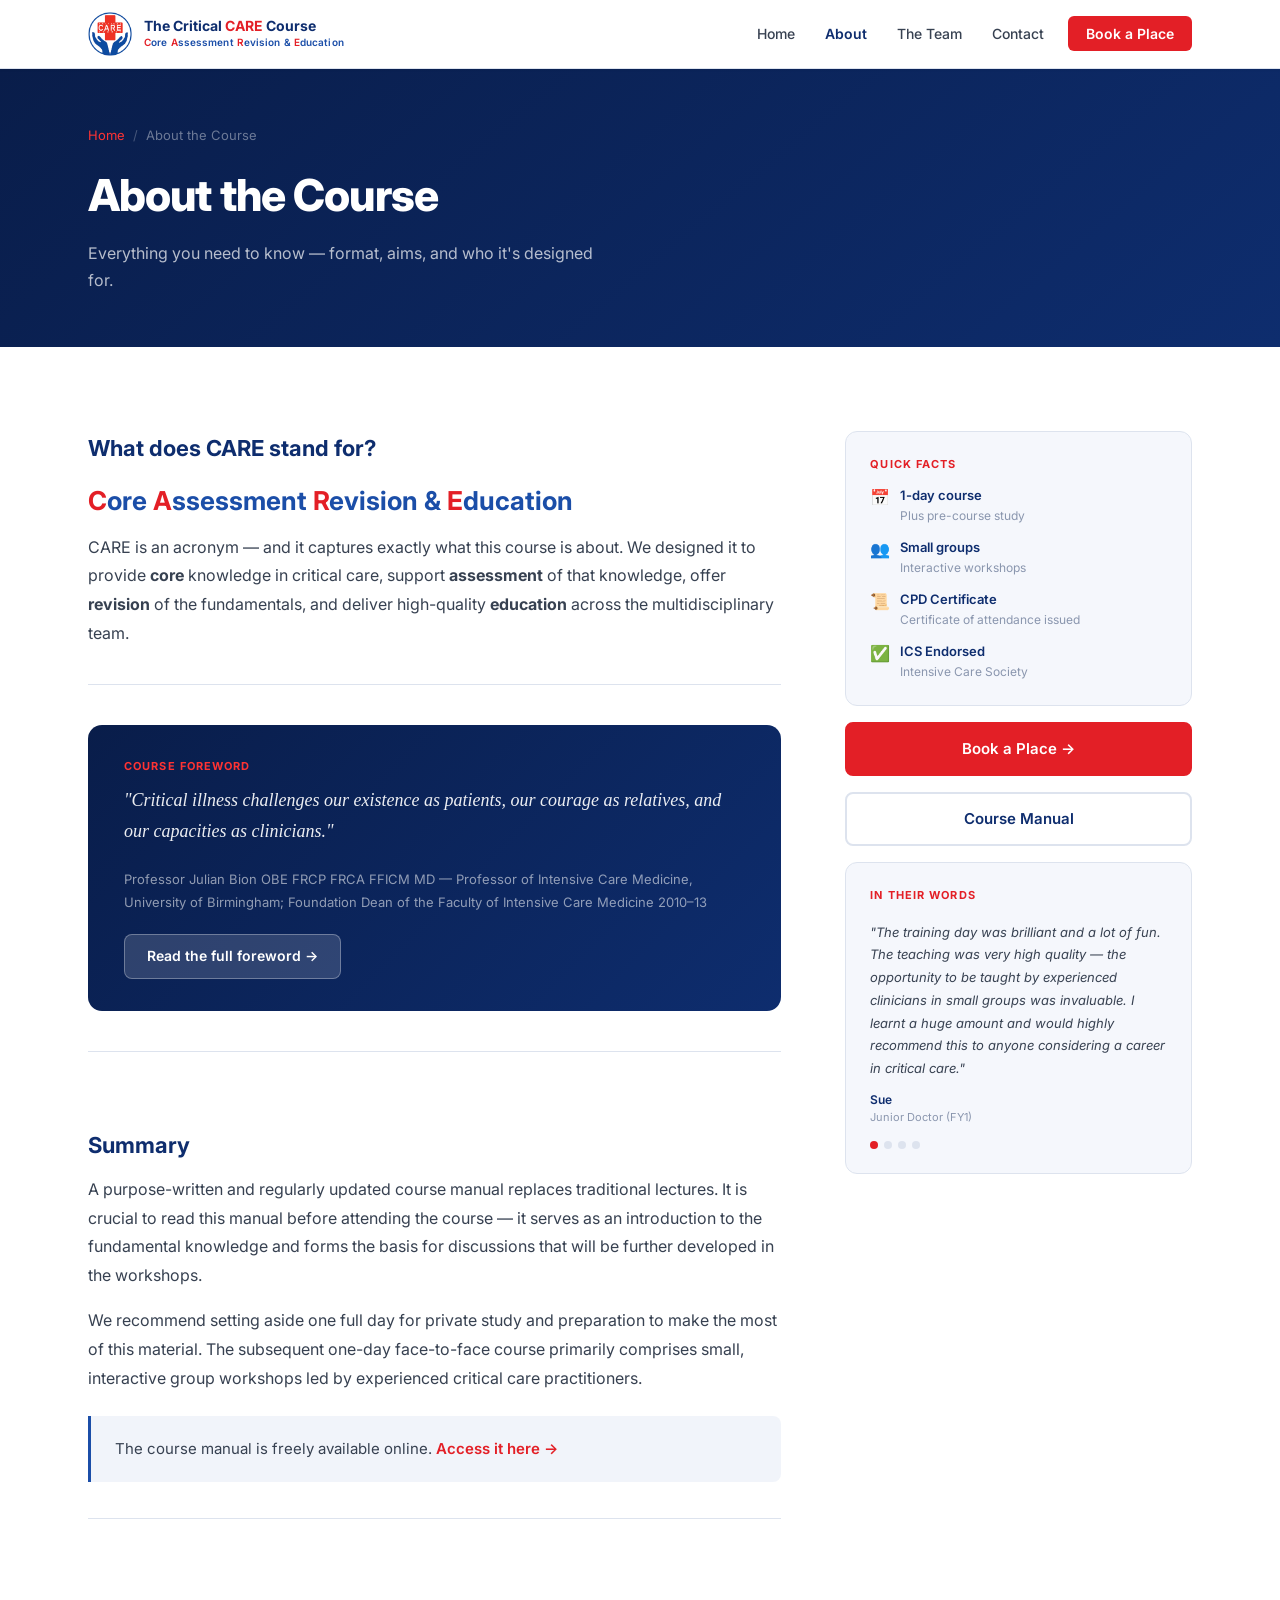
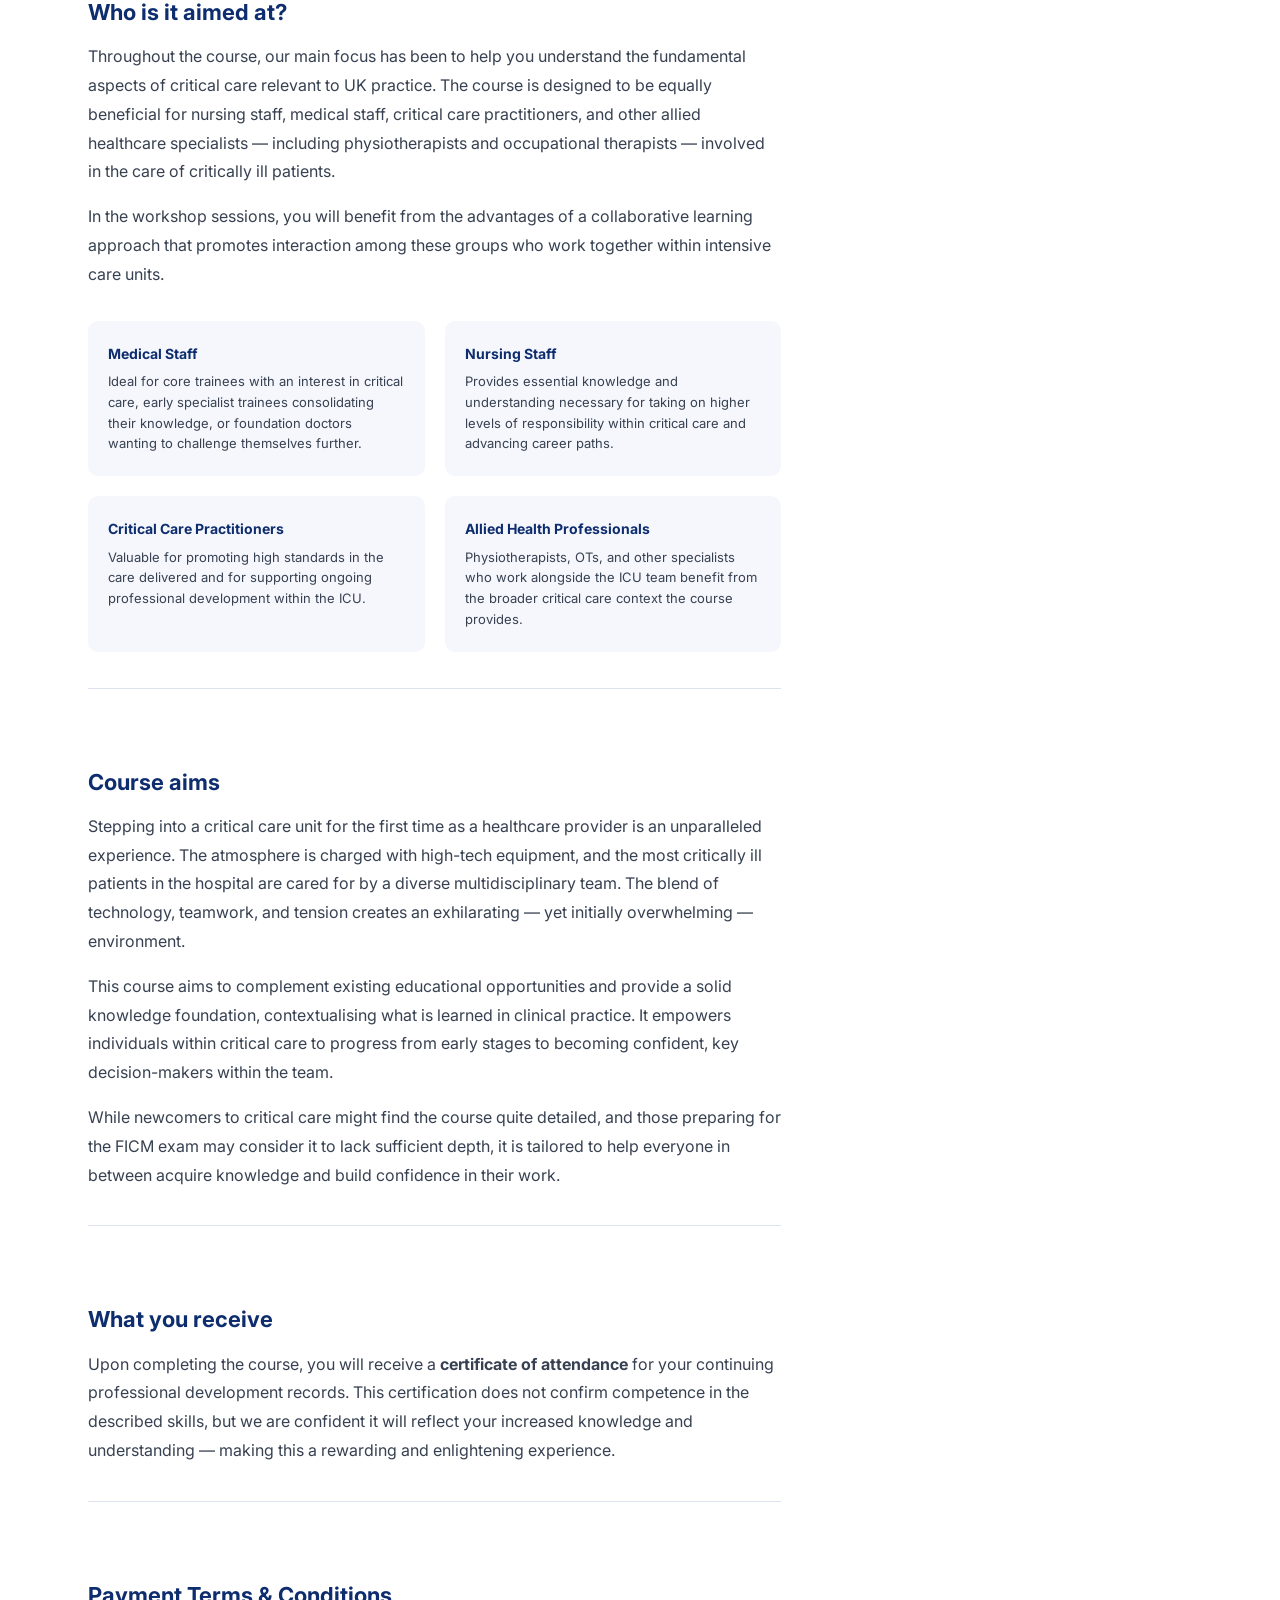
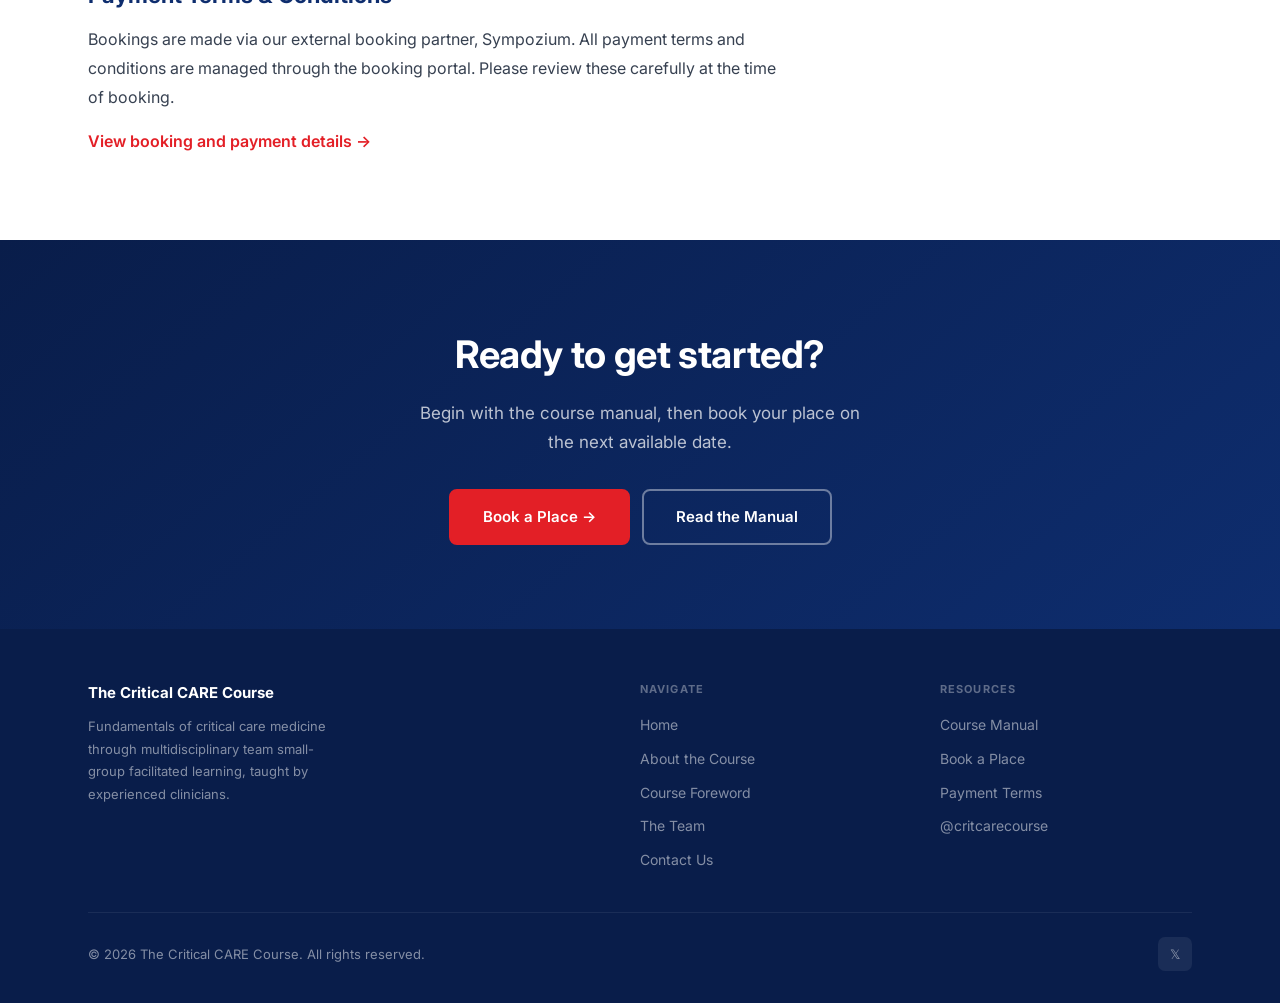
==== commit d3aab815: "Fix logo path case sensitivity across all pages" ====
--- a/about.html
+++ b/about.html
@@ -17,7 +17,7 @@
     <div class="container">
       <div class="nav-inner">
         <a href="index.html" class="nav-logo">
-          <img src="images/logo.png" alt="The Critical CARE Course" style="height:44px; width:auto; flex-shrink:0;">
+          <img src="images/Logo.png" alt="The Critical CARE Course" style="height:44px; width:auto; flex-shrink:0;">
           <div class="nav-logo-text">
             <div class="brand">The Critical <span style="color:var(--red)">CARE</span> Course</div>
             <div class="sub"><span style="color:var(--red)">C</span>ore <span style="color:var(--red)">A</span>ssessment <span style="color:var(--red)">R</span>evision &amp; <span style="color:var(--red)">E</span>ducation</div>
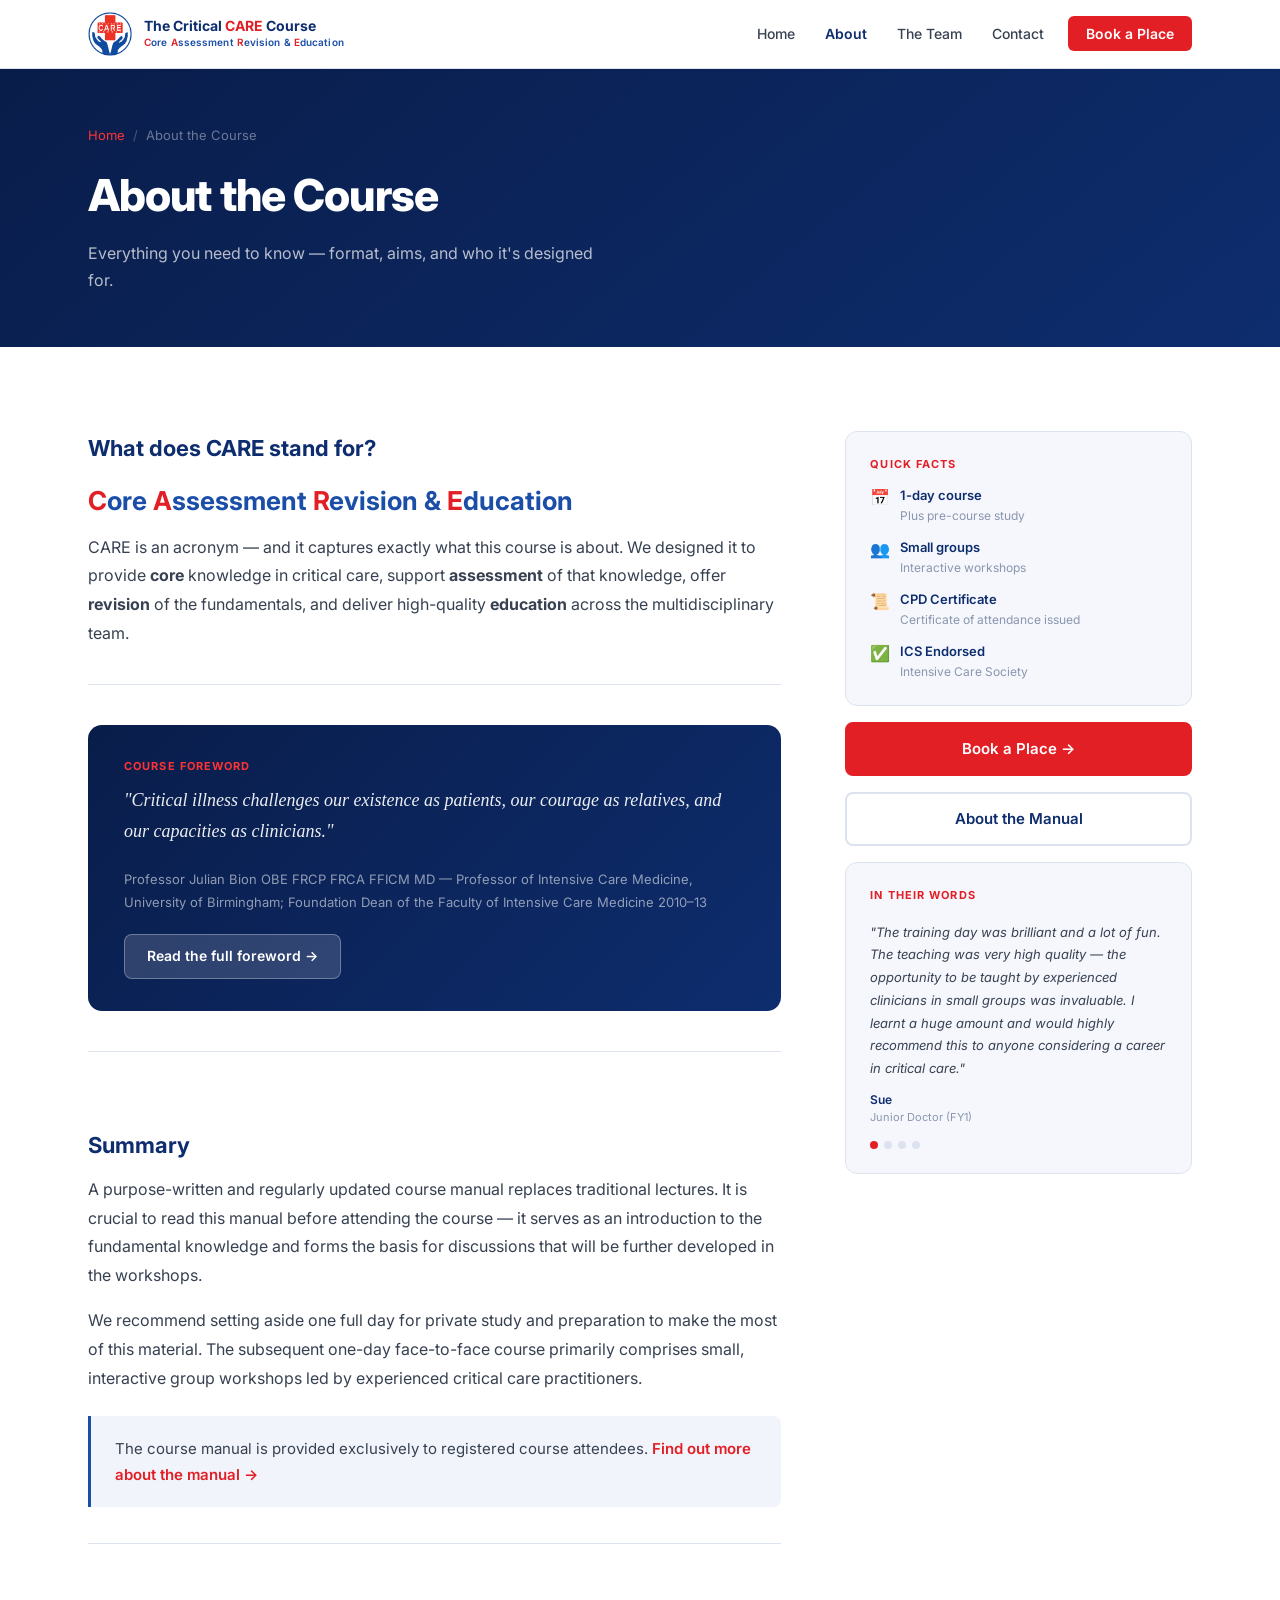
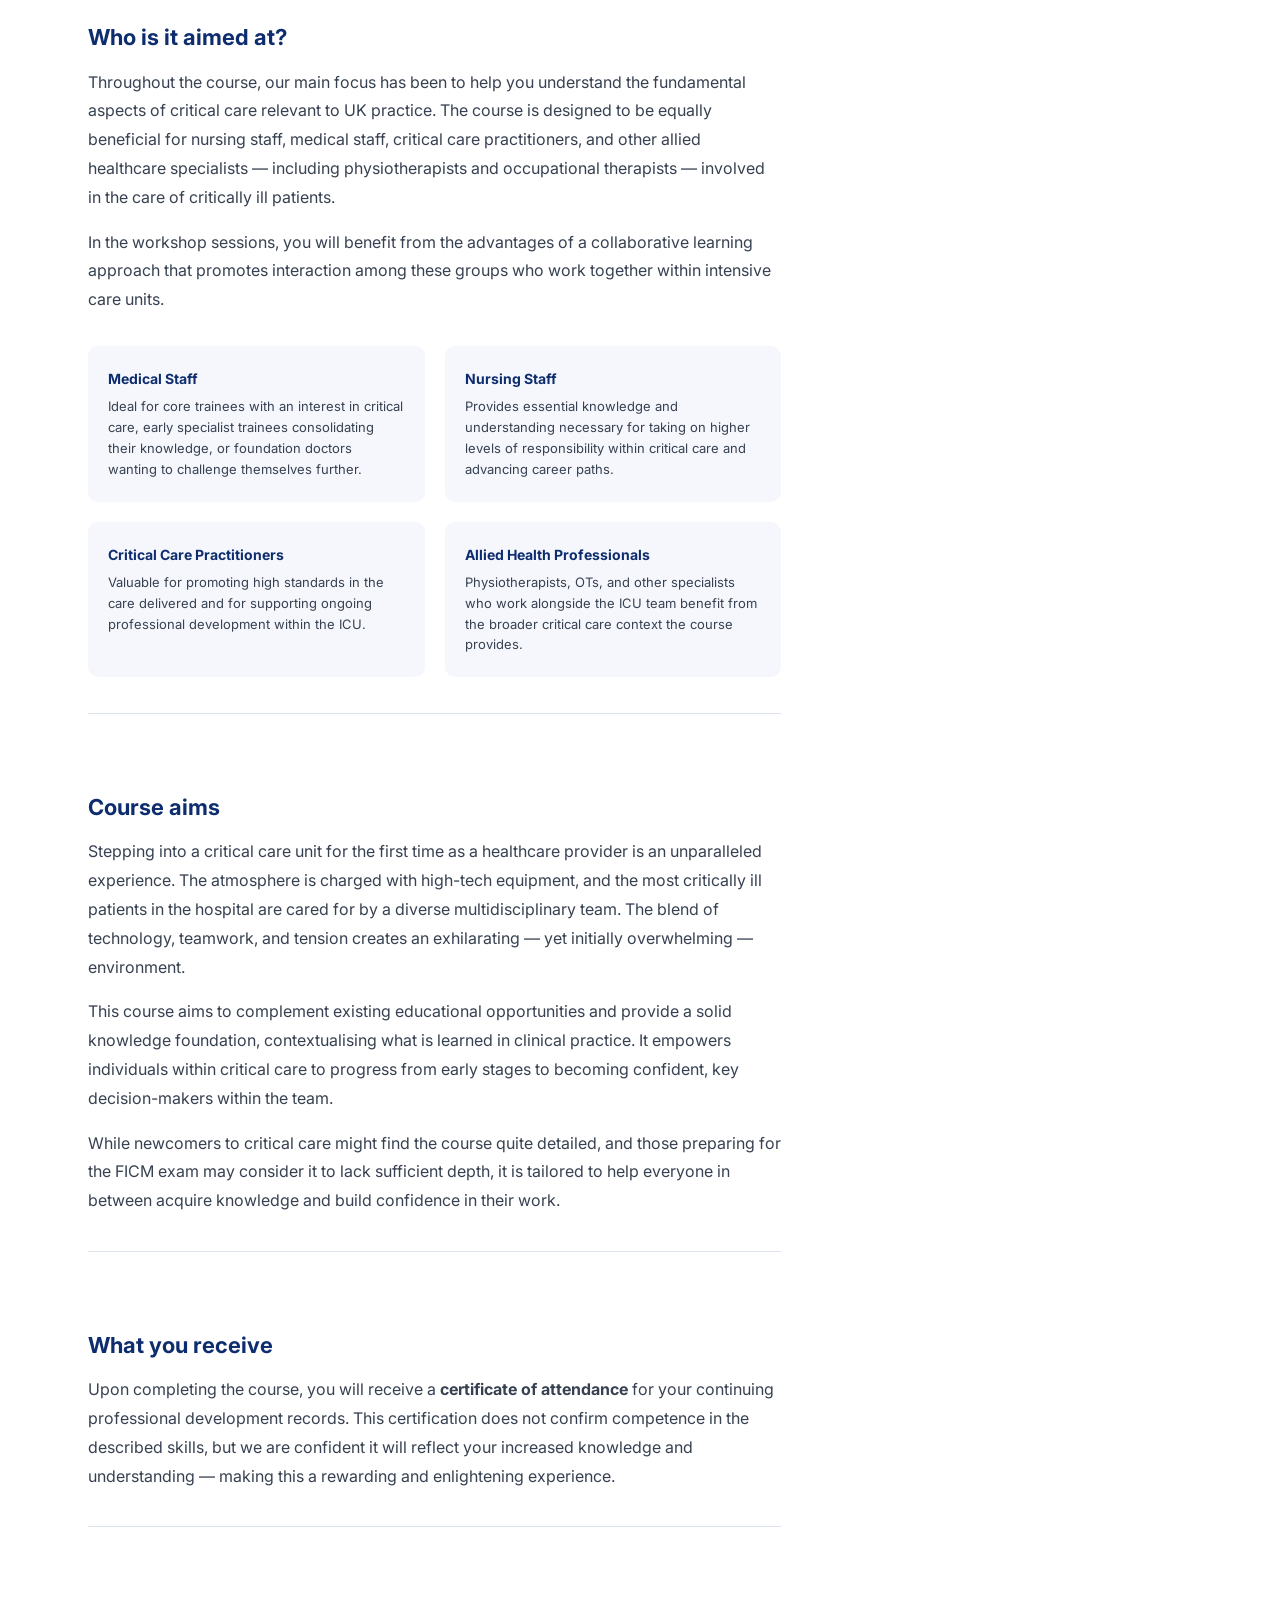
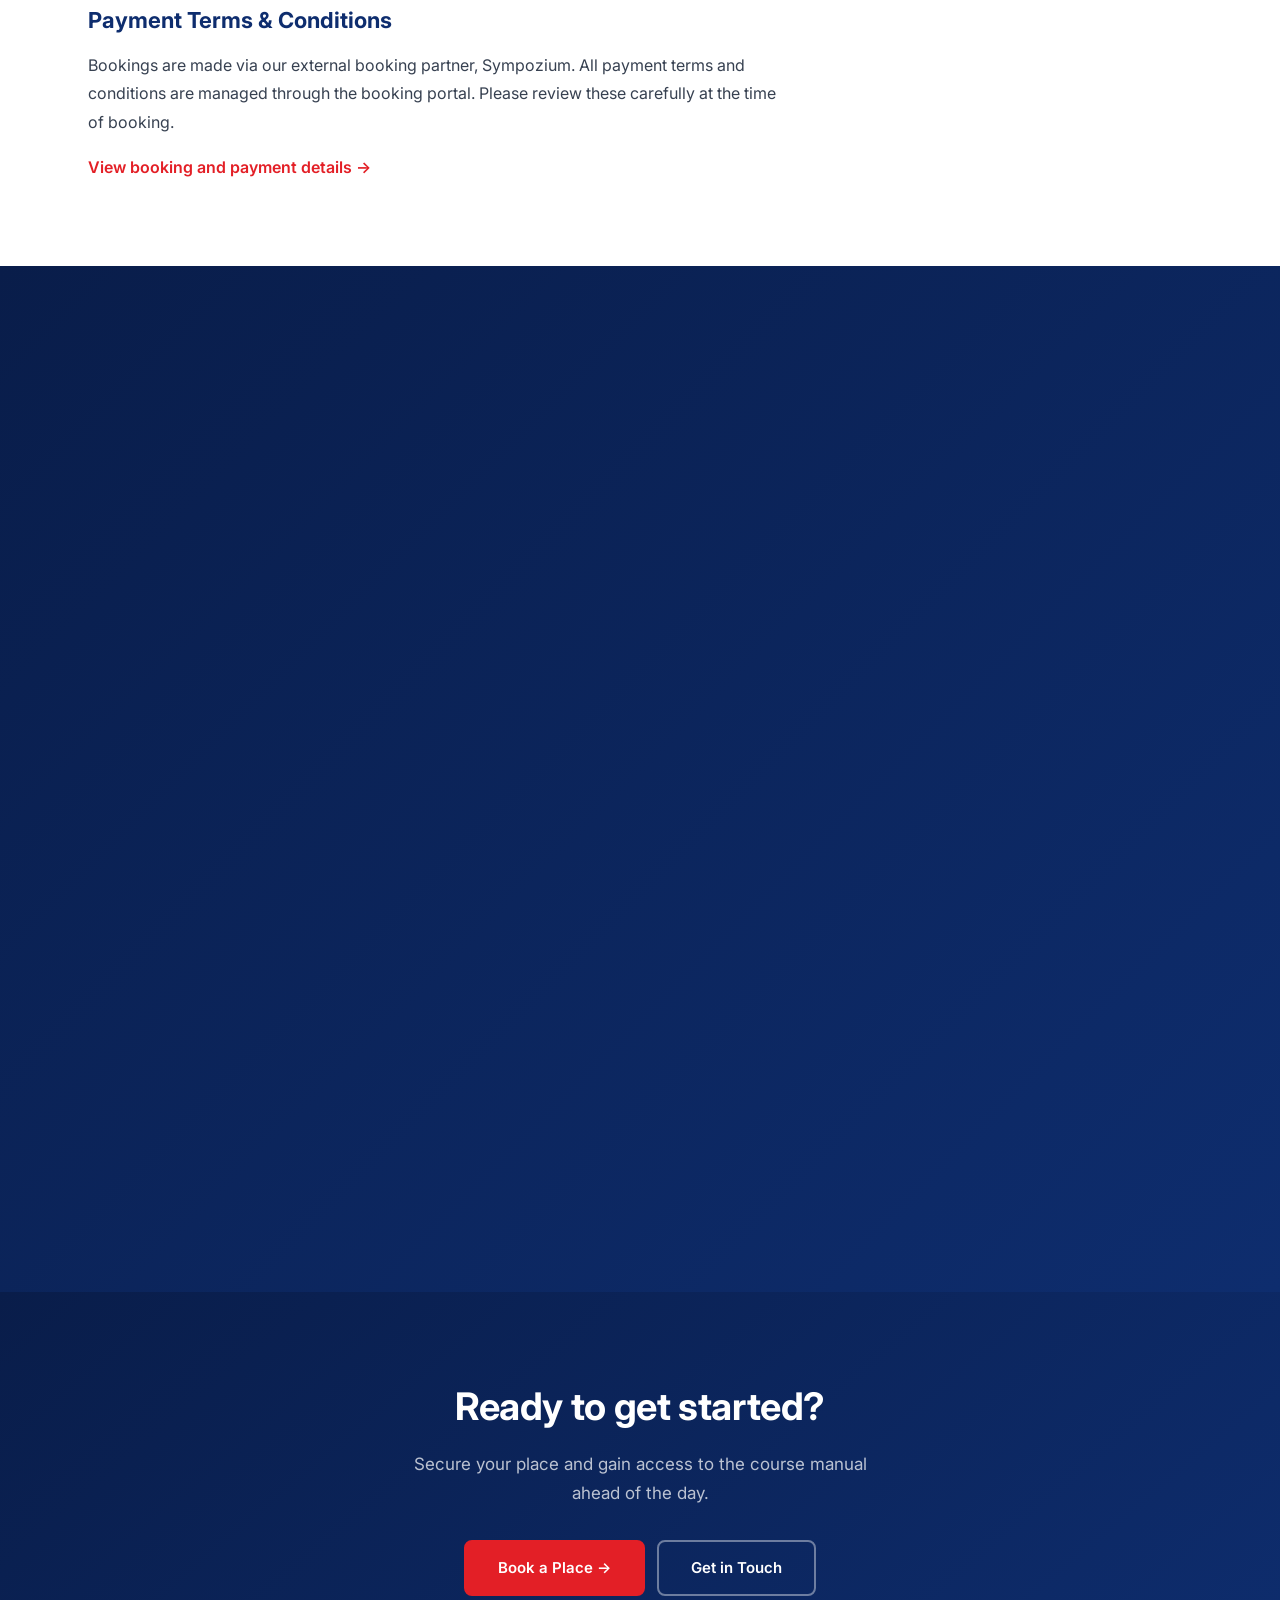
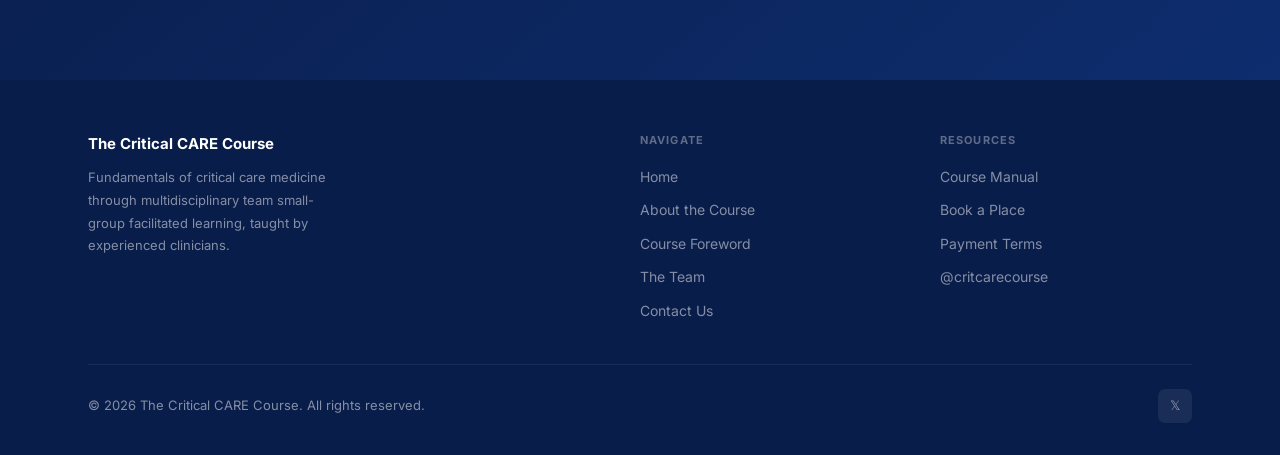
==== commit 86fd7afc: "Manual teaser" ====
--- a/about.html
+++ b/about.html
@@ -89,7 +89,7 @@
           </p>
 
           <div class="info-box">
-            <p>The course manual is freely available online. <a href="https://the-critical-care-course.gitbook.io/the-critical-care-course-manual" target="_blank" rel="noopener" style="color:var(--teal); font-weight:600;">Access it here &rarr;</a></p>
+            <p>The course manual is provided exclusively to registered course attendees. <a href="#manual" style="color:var(--teal); font-weight:600;">Find out more about the manual &rarr;</a></p>
           </div>
 
           <hr class="content-hr">
@@ -193,7 +193,7 @@
 
             <a href="https://sympozium.co.uk/ep-home/the-critical-care-course" target="_blank" rel="noopener" class="btn btn-primary" style="width:100%; justify-content:center;">Book a Place &rarr;</a>
 
-            <a href="https://the-critical-care-course.gitbook.io/the-critical-care-course-manual" target="_blank" rel="noopener" class="btn btn-outline" style="width:100%; justify-content:center;">Course Manual</a>
+            <a href="#manual" class="btn btn-outline" style="width:100%; justify-content:center;">About the Manual</a>
 
             <!-- Rotating testimonials widget -->
             <div style="background:var(--off-white); border-radius:12px; padding:24px; border:1px solid var(--light-gray);">
@@ -274,14 +274,109 @@
     </div>
   </section>
 
+  <!-- ========== COURSE MANUAL ========== -->
+  <section id="manual" style="background:linear-gradient(135deg, var(--blue-deep) 0%, var(--blue-dark) 100%); padding:80px 0;">
+    <div class="container">
+
+      <div style="display:grid; grid-template-columns:1fr 1fr; gap:64px; align-items:start;" class="animate">
+
+        <!-- Left: about the manual -->
+        <div>
+          <div class="section-eyebrow" style="color:#FF3333;">Included with every place</div>
+          <h2 style="font-size:36px; font-weight:800; color:#fff; margin:16px 0 20px; line-height:1.2;">The Course Manual</h2>
+          <p style="font-size:17px; color:rgba(255,255,255,0.75); line-height:1.75; margin-bottom:32px;">A comprehensive, purpose-written resource developed by leading critical care clinicians. Provided exclusively to registered course attendees, it forms the essential foundation for your learning — both before and on the day.</p>
+
+          <div style="display:flex; flex-direction:column; gap:18px; margin-bottom:36px;">
+            <div style="display:flex; gap:14px; align-items:flex-start;">
+              <div style="width:36px; height:36px; border-radius:8px; background:rgba(255,255,255,0.1); display:flex; align-items:center; justify-content:center; flex-shrink:0; font-size:16px;">✍️</div>
+              <div>
+                <div style="font-size:14px; font-weight:700; color:#fff; margin-bottom:3px;">Written by expert clinicians</div>
+                <div style="font-size:13px; color:rgba(255,255,255,0.6); line-height:1.6;">Each chapter authored and reviewed by specialists with hands-on experience in UK critical care practice.</div>
+              </div>
+            </div>
+            <div style="display:flex; gap:14px; align-items:flex-start;">
+              <div style="width:36px; height:36px; border-radius:8px; background:rgba(255,255,255,0.1); display:flex; align-items:center; justify-content:center; flex-shrink:0; font-size:16px;">🔄</div>
+              <div>
+                <div style="font-size:14px; font-weight:700; color:#fff; margin-bottom:3px;">Regularly revised</div>
+                <div style="font-size:13px; color:rgba(255,255,255,0.6); line-height:1.6;">Updated ahead of each course to reflect current evidence, guidelines, and best practice.</div>
+              </div>
+            </div>
+            <div style="display:flex; gap:14px; align-items:flex-start;">
+              <div style="width:36px; height:36px; border-radius:8px; background:rgba(255,255,255,0.1); display:flex; align-items:center; justify-content:center; flex-shrink:0; font-size:16px;">🔒</div>
+              <div>
+                <div style="font-size:14px; font-weight:700; color:#fff; margin-bottom:3px;">Exclusive to course attendees</div>
+                <div style="font-size:13px; color:rgba(255,255,255,0.6); line-height:1.6;">Access is provided when you register. The manual is not publicly available — another reason to book early.</div>
+              </div>
+            </div>
+          </div>
+
+          <!-- Chapter list -->
+          <div style="font-size:11px; font-weight:700; letter-spacing:0.1em; text-transform:uppercase; color:rgba(255,255,255,0.35); margin-bottom:14px;">What's covered</div>
+          <div style="display:flex; flex-wrap:wrap; gap:8px; margin-bottom:12px;">
+            <span style="background:rgba(255,255,255,0.08); border:1px solid rgba(255,255,255,0.12); color:rgba(255,255,255,0.8); padding:5px 12px; border-radius:20px; font-size:12px; font-weight:500;">Decision making in critical care</span>
+            <span style="background:rgba(255,255,255,0.08); border:1px solid rgba(255,255,255,0.12); color:rgba(255,255,255,0.8); padding:5px 12px; border-radius:20px; font-size:12px; font-weight:500;">Initial patient assessment</span>
+            <span style="background:rgba(255,255,255,0.08); border:1px solid rgba(255,255,255,0.12); color:rgba(255,255,255,0.8); padding:5px 12px; border-radius:20px; font-size:12px; font-weight:500;">Airway management</span>
+            <span style="background:rgba(255,255,255,0.08); border:1px solid rgba(255,255,255,0.12); color:rgba(255,255,255,0.8); padding:5px 12px; border-radius:20px; font-size:12px; font-weight:500;">Oxygen delivery &amp; respiratory pathophysiology</span>
+            <span style="background:rgba(255,255,255,0.08); border:1px solid rgba(255,255,255,0.12); color:rgba(255,255,255,0.8); padding:5px 12px; border-radius:20px; font-size:12px; font-weight:500;">Respiratory support</span>
+            <span style="background:rgba(255,255,255,0.08); border:1px solid rgba(255,255,255,0.12); color:rgba(255,255,255,0.8); padding:5px 12px; border-radius:20px; font-size:12px; font-weight:500;">Cardiovascular pathophysiology</span>
+            <span style="background:rgba(255,255,255,0.08); border:1px solid rgba(255,255,255,0.12); color:rgba(255,255,255,0.8); padding:5px 12px; border-radius:20px; font-size:12px; font-weight:500;">Neuropathophysiology</span>
+            <span style="background:rgba(255,255,255,0.08); border:1px solid rgba(255,255,255,0.12); color:rgba(255,255,255,0.8); padding:5px 12px; border-radius:20px; font-size:12px; font-weight:500;">Acute kidney injury &amp; renal replacement</span>
+            <span style="background:rgba(255,255,255,0.08); border:1px solid rgba(255,255,255,0.12); color:rgba(255,255,255,0.8); padding:5px 12px; border-radius:20px; font-size:12px; font-weight:500;">Nutrition &amp; GI tract</span>
+            <span style="background:rgba(255,255,255,0.08); border:1px solid rgba(255,255,255,0.12); color:rgba(255,255,255,0.8); padding:5px 12px; border-radius:20px; font-size:12px; font-weight:500;">Patient transfer</span>
+            <span style="background:rgba(255,255,255,0.08); border:1px solid rgba(255,255,255,0.12); color:rgba(255,255,255,0.8); padding:5px 12px; border-radius:20px; font-size:12px; font-weight:500;">Human factors</span>
+            <span style="background:rgba(255,255,255,0.08); border:1px solid rgba(255,255,255,0.12); color:rgba(255,255,255,0.8); padding:5px 12px; border-radius:20px; font-size:12px; font-weight:500;">Delirium in the critically ill</span>
+            <span style="background:rgba(255,255,255,0.08); border:1px solid rgba(255,255,255,0.12); color:rgba(255,255,255,0.8); padding:5px 12px; border-radius:20px; font-size:12px; font-weight:500;">Rehabilitation in the ICU</span>
+            <span style="background:rgba(255,255,255,0.12); border:1px solid rgba(255,51,51,0.4); color:#FF3333; padding:5px 12px; border-radius:20px; font-size:12px; font-weight:700;">...and much more</span>
+          </div>
+
+          <a href="https://sympozium.co.uk/ep-home/the-critical-care-course" target="_blank" rel="noopener" class="btn btn-primary" style="margin-top:24px; font-size:14px; padding:12px 28px;">Book a Place to Gain Access &rarr;</a>
+        </div>
+
+        <!-- Right: manual preview screenshots -->
+        <div>
+          <div style="font-size:11px; font-weight:700; letter-spacing:0.1em; text-transform:uppercase; color:rgba(255,255,255,0.35); margin-bottom:16px;">A glimpse inside</div>
+
+          <!--
+            ======================================================
+            MANUAL SCREENSHOT GALLERY
+            Save your screenshot files as:
+              images/manual-preview-1.png
+              images/manual-preview-2.png
+              images/manual-preview-3.png
+              images/manual-preview-4.png
+            Then replace each placeholder <div> below with:
+              <img src="images/manual-preview-X.png" alt="Course manual" style="width:100%; height:100%; object-fit:cover; border-radius:10px;">
+            ======================================================
+          -->
+          <div style="display:grid; grid-template-columns:1fr 1fr; gap:10px;">
+            <div style="border-radius:10px; overflow:hidden; box-shadow:0 8px 32px rgba(0,0,0,0.4); aspect-ratio:4/3; background:rgba(255,255,255,0.05); border:1px solid rgba(255,255,255,0.1); display:flex; align-items:center; justify-content:center;">
+              <img src="images/manual-preview-1.png" alt="Course manual contents" style="width:100%; height:100%; object-fit:cover;" onerror="this.parentElement.innerHTML='<div style=\'text-align:center; padding:16px\'><div style=\'font-size:22px; margin-bottom:6px\'>📋</div><div style=\'font-size:10px; color:rgba(255,255,255,0.3)\'>Contents</div></div>'">
+            </div>
+            <div style="border-radius:10px; overflow:hidden; box-shadow:0 8px 32px rgba(0,0,0,0.4); aspect-ratio:4/3; background:rgba(255,255,255,0.05); border:1px solid rgba(255,255,255,0.1); display:flex; align-items:center; justify-content:center;">
+              <img src="images/manual-preview-2.png" alt="Course manual page" style="width:100%; height:100%; object-fit:cover;" onerror="this.parentElement.innerHTML='<div style=\'text-align:center; padding:16px\'><div style=\'font-size:22px; margin-bottom:6px\'>📄</div><div style=\'font-size:10px; color:rgba(255,255,255,0.3)\'>Chapter preview</div></div>'">
+            </div>
+            <div style="border-radius:10px; overflow:hidden; box-shadow:0 8px 32px rgba(0,0,0,0.4); aspect-ratio:4/3; background:rgba(255,255,255,0.05); border:1px solid rgba(255,255,255,0.1); display:flex; align-items:center; justify-content:center;">
+              <img src="images/manual-preview-3.png" alt="Course manual page" style="width:100%; height:100%; object-fit:cover;" onerror="this.parentElement.innerHTML='<div style=\'text-align:center; padding:16px\'><div style=\'font-size:22px; margin-bottom:6px\'>📈</div><div style=\'font-size:10px; color:rgba(255,255,255,0.3)\'>Diagrams &amp; graphs</div></div>'">
+            </div>
+            <div style="border-radius:10px; overflow:hidden; box-shadow:0 8px 32px rgba(0,0,0,0.4); aspect-ratio:4/3; background:rgba(255,255,255,0.05); border:1px solid rgba(255,255,255,0.1); display:flex; align-items:center; justify-content:center;">
+              <img src="images/manual-preview-4.png" alt="Course manual page" style="width:100%; height:100%; object-fit:cover;" onerror="this.parentElement.innerHTML='<div style=\'text-align:center; padding:16px\'><div style=\'font-size:22px; margin-bottom:6px\'>🧠</div><div style=\'font-size:10px; color:rgba(255,255,255,0.3)\'>Clinical content</div></div>'">
+            </div>
+          </div>
+          <p style="font-size:11px; color:rgba(255,255,255,0.25); margin-top:10px; text-align:center;">Sample pages from the course manual. Full access provided on registration.</p>
+        </div>
+
+      </div>
+    </div>
+  </section>
+
   <!-- ========== CTA ========== -->
   <section class="cta-section">
     <div class="container">
       <h2>Ready to get started?</h2>
-      <p>Begin with the course manual, then book your place on the next available date.</p>
+      <p>Secure your place and gain access to the course manual ahead of the day.</p>
       <div style="display:flex; gap:12px; justify-content:center; flex-wrap:wrap;">
         <a href="https://sympozium.co.uk/ep-home/the-critical-care-course" target="_blank" rel="noopener" class="btn btn-primary" style="font-size:15px; padding:14px 32px;">Book a Place &rarr;</a>
-        <a href="https://the-critical-care-course.gitbook.io/the-critical-care-course-manual" target="_blank" rel="noopener" class="btn btn-outline-white" style="font-size:15px; padding:14px 32px;">Read the Manual</a>
+        <a href="contact.html" class="btn btn-outline-white" style="font-size:15px; padding:14px 32px;">Get in Touch</a>
       </div>
     </div>
   </section>
@@ -307,7 +402,7 @@
         <div>
           <h4>Resources</h4>
           <ul class="footer-links">
-            <li><a href="https://the-critical-care-course.gitbook.io/the-critical-care-course-manual" target="_blank" rel="noopener">Course Manual</a></li>
+            <li><a href="about.html#manual">Course Manual</a></li>
             <li><a href="https://sympozium.co.uk/ep-home/the-critical-care-course" target="_blank" rel="noopener">Book a Place</a></li>
             <li><a href="about.html#terms">Payment Terms</a></li>
             <li><a href="https://twitter.com/critcarecourse" target="_blank" rel="noopener">@critcarecourse</a></li>
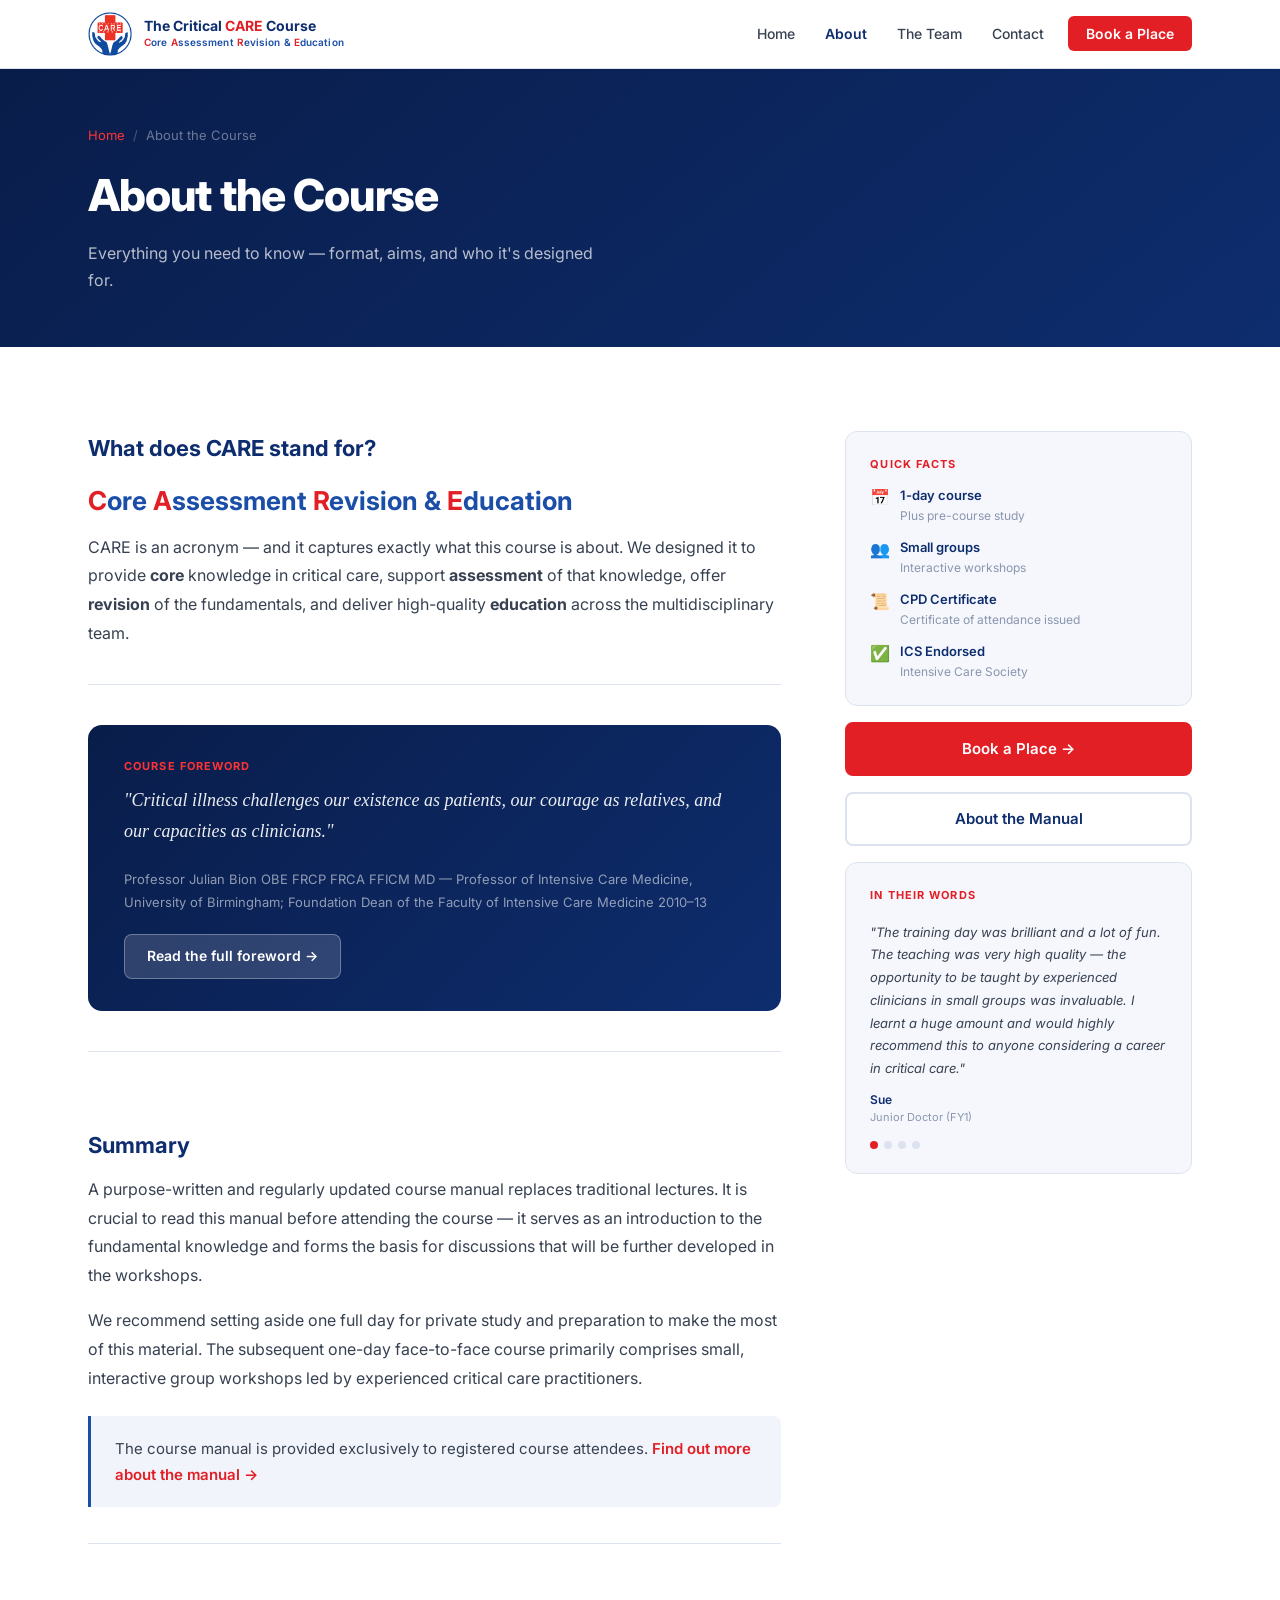
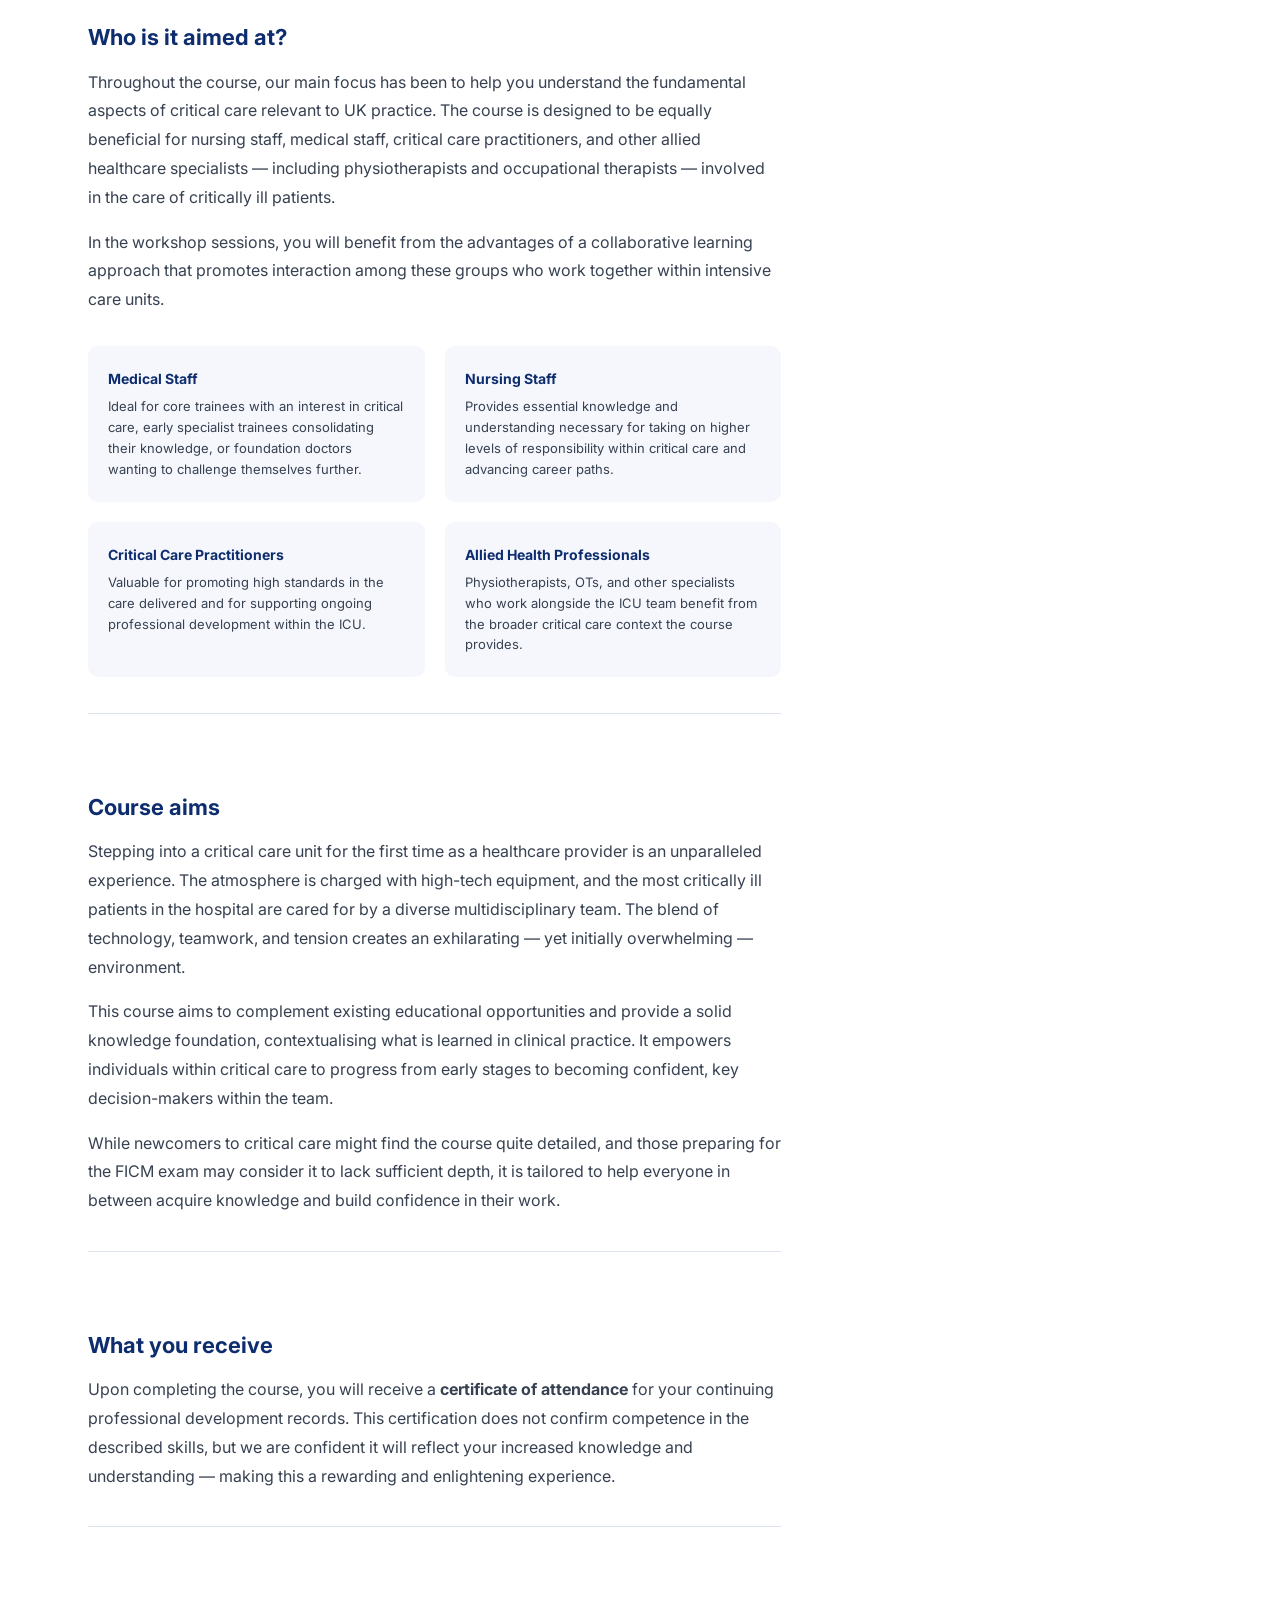
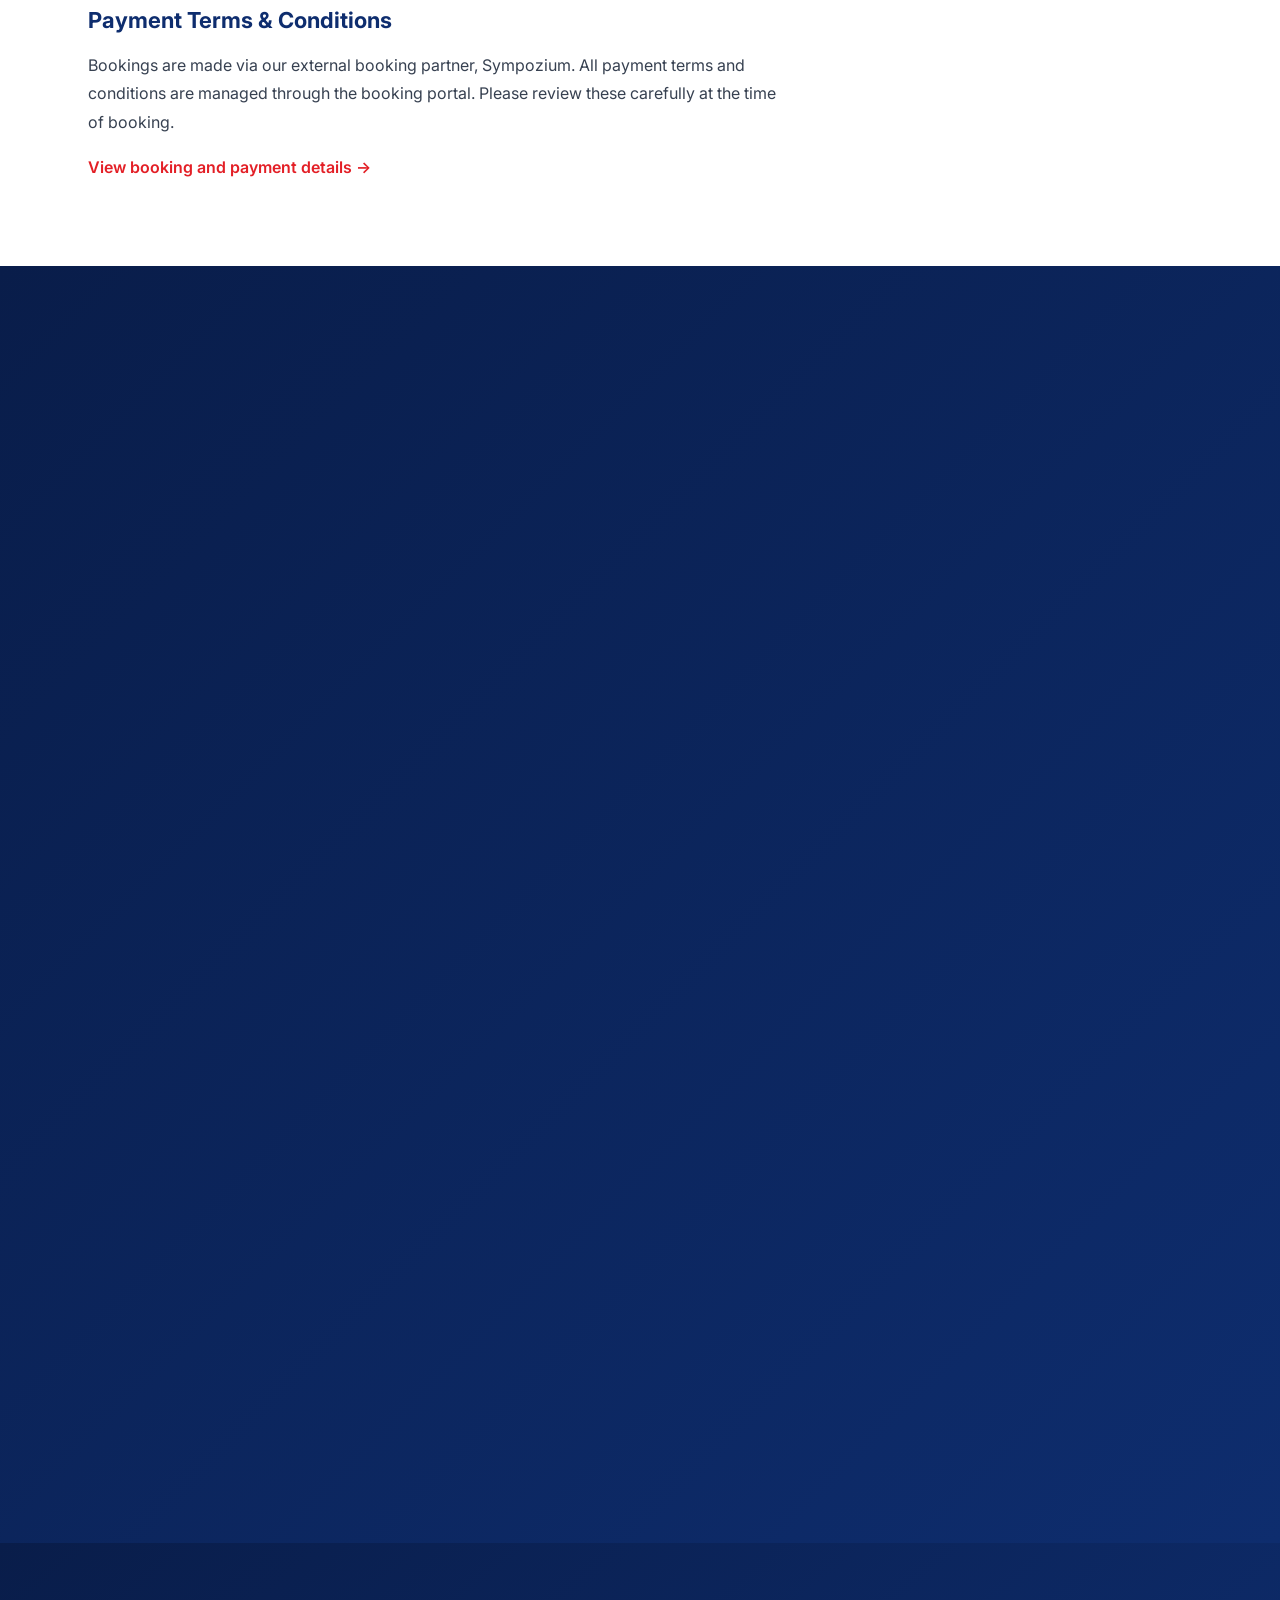
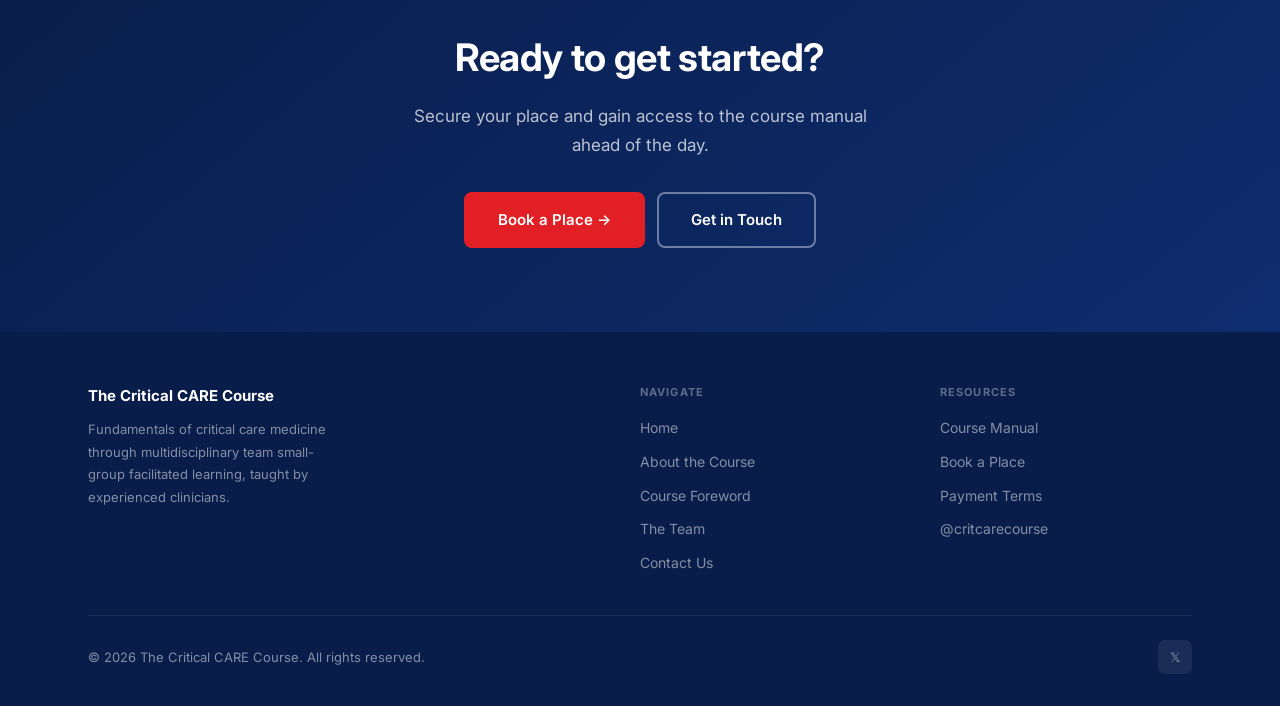
==== commit 9eb85d01: "Manual screenshots" ====
--- a/about.html
+++ b/about.html
@@ -336,30 +336,21 @@
         <div>
           <div style="font-size:11px; font-weight:700; letter-spacing:0.1em; text-transform:uppercase; color:rgba(255,255,255,0.35); margin-bottom:16px;">A glimpse inside</div>
 
-          <!--
-            ======================================================
-            MANUAL SCREENSHOT GALLERY
-            Save your screenshot files as:
-              images/manual-preview-1.png
-              images/manual-preview-2.png
-              images/manual-preview-3.png
-              images/manual-preview-4.png
-            Then replace each placeholder <div> below with:
-              <img src="images/manual-preview-X.png" alt="Course manual" style="width:100%; height:100%; object-fit:cover; border-radius:10px;">
-            ======================================================
-          -->
           <div style="display:grid; grid-template-columns:1fr 1fr; gap:10px;">
-            <div style="border-radius:10px; overflow:hidden; box-shadow:0 8px 32px rgba(0,0,0,0.4); aspect-ratio:4/3; background:rgba(255,255,255,0.05); border:1px solid rgba(255,255,255,0.1); display:flex; align-items:center; justify-content:center;">
-              <img src="images/manual-preview-1.png" alt="Course manual contents" style="width:100%; height:100%; object-fit:cover;" onerror="this.parentElement.innerHTML='<div style=\'text-align:center; padding:16px\'><div style=\'font-size:22px; margin-bottom:6px\'>📋</div><div style=\'font-size:10px; color:rgba(255,255,255,0.3)\'>Contents</div></div>'">
-            </div>
-            <div style="border-radius:10px; overflow:hidden; box-shadow:0 8px 32px rgba(0,0,0,0.4); aspect-ratio:4/3; background:rgba(255,255,255,0.05); border:1px solid rgba(255,255,255,0.1); display:flex; align-items:center; justify-content:center;">
-              <img src="images/manual-preview-2.png" alt="Course manual page" style="width:100%; height:100%; object-fit:cover;" onerror="this.parentElement.innerHTML='<div style=\'text-align:center; padding:16px\'><div style=\'font-size:22px; margin-bottom:6px\'>📄</div><div style=\'font-size:10px; color:rgba(255,255,255,0.3)\'>Chapter preview</div></div>'">
-            </div>
-            <div style="border-radius:10px; overflow:hidden; box-shadow:0 8px 32px rgba(0,0,0,0.4); aspect-ratio:4/3; background:rgba(255,255,255,0.05); border:1px solid rgba(255,255,255,0.1); display:flex; align-items:center; justify-content:center;">
-              <img src="images/manual-preview-3.png" alt="Course manual page" style="width:100%; height:100%; object-fit:cover;" onerror="this.parentElement.innerHTML='<div style=\'text-align:center; padding:16px\'><div style=\'font-size:22px; margin-bottom:6px\'>📈</div><div style=\'font-size:10px; color:rgba(255,255,255,0.3)\'>Diagrams &amp; graphs</div></div>'">
-            </div>
-            <div style="border-radius:10px; overflow:hidden; box-shadow:0 8px 32px rgba(0,0,0,0.4); aspect-ratio:4/3; background:rgba(255,255,255,0.05); border:1px solid rgba(255,255,255,0.1); display:flex; align-items:center; justify-content:center;">
-              <img src="images/manual-preview-4.png" alt="Course manual page" style="width:100%; height:100%; object-fit:cover;" onerror="this.parentElement.innerHTML='<div style=\'text-align:center; padding:16px\'><div style=\'font-size:22px; margin-bottom:6px\'>🧠</div><div style=\'font-size:10px; color:rgba(255,255,255,0.3)\'>Clinical content</div></div>'">
+            <div style="border-radius:10px; overflow:hidden; box-shadow:0 4px 20px rgba(0,0,0,0.4);">
+              <img src="images/manual-preview-1.png" alt="Course manual — table of contents" style="width:100%; height:100%; object-fit:cover; display:block;">
+            </div>
+            <div style="border-radius:10px; overflow:hidden; box-shadow:0 4px 20px rgba(0,0,0,0.4);">
+              <img src="images/manual-preview-2.png" alt="Course manual — chapter contents" style="width:100%; height:100%; object-fit:cover; display:block;">
+            </div>
+            <div style="border-radius:10px; overflow:hidden; box-shadow:0 4px 20px rgba(0,0,0,0.4);">
+              <img src="images/manual-preview-3.png" alt="Course manual — oxygen dissociation curve" style="width:100%; height:100%; object-fit:cover; display:block;">
+            </div>
+            <div style="border-radius:10px; overflow:hidden; box-shadow:0 4px 20px rgba(0,0,0,0.4);">
+              <img src="images/manual-preview-4.png" alt="Course manual — ICU Liberation bundle" style="width:100%; height:100%; object-fit:cover; display:block;">
+            </div>
+            <div style="border-radius:10px; overflow:hidden; box-shadow:0 4px 20px rgba(0,0,0,0.4); grid-column:1/-1;">
+              <img src="images/manual-preview-5.png" alt="Course manual — human factors" style="width:100%; object-fit:cover; display:block;">
             </div>
           </div>
           <p style="font-size:11px; color:rgba(255,255,255,0.25); margin-top:10px; text-align:center;">Sample pages from the course manual. Full access provided on registration.</p>
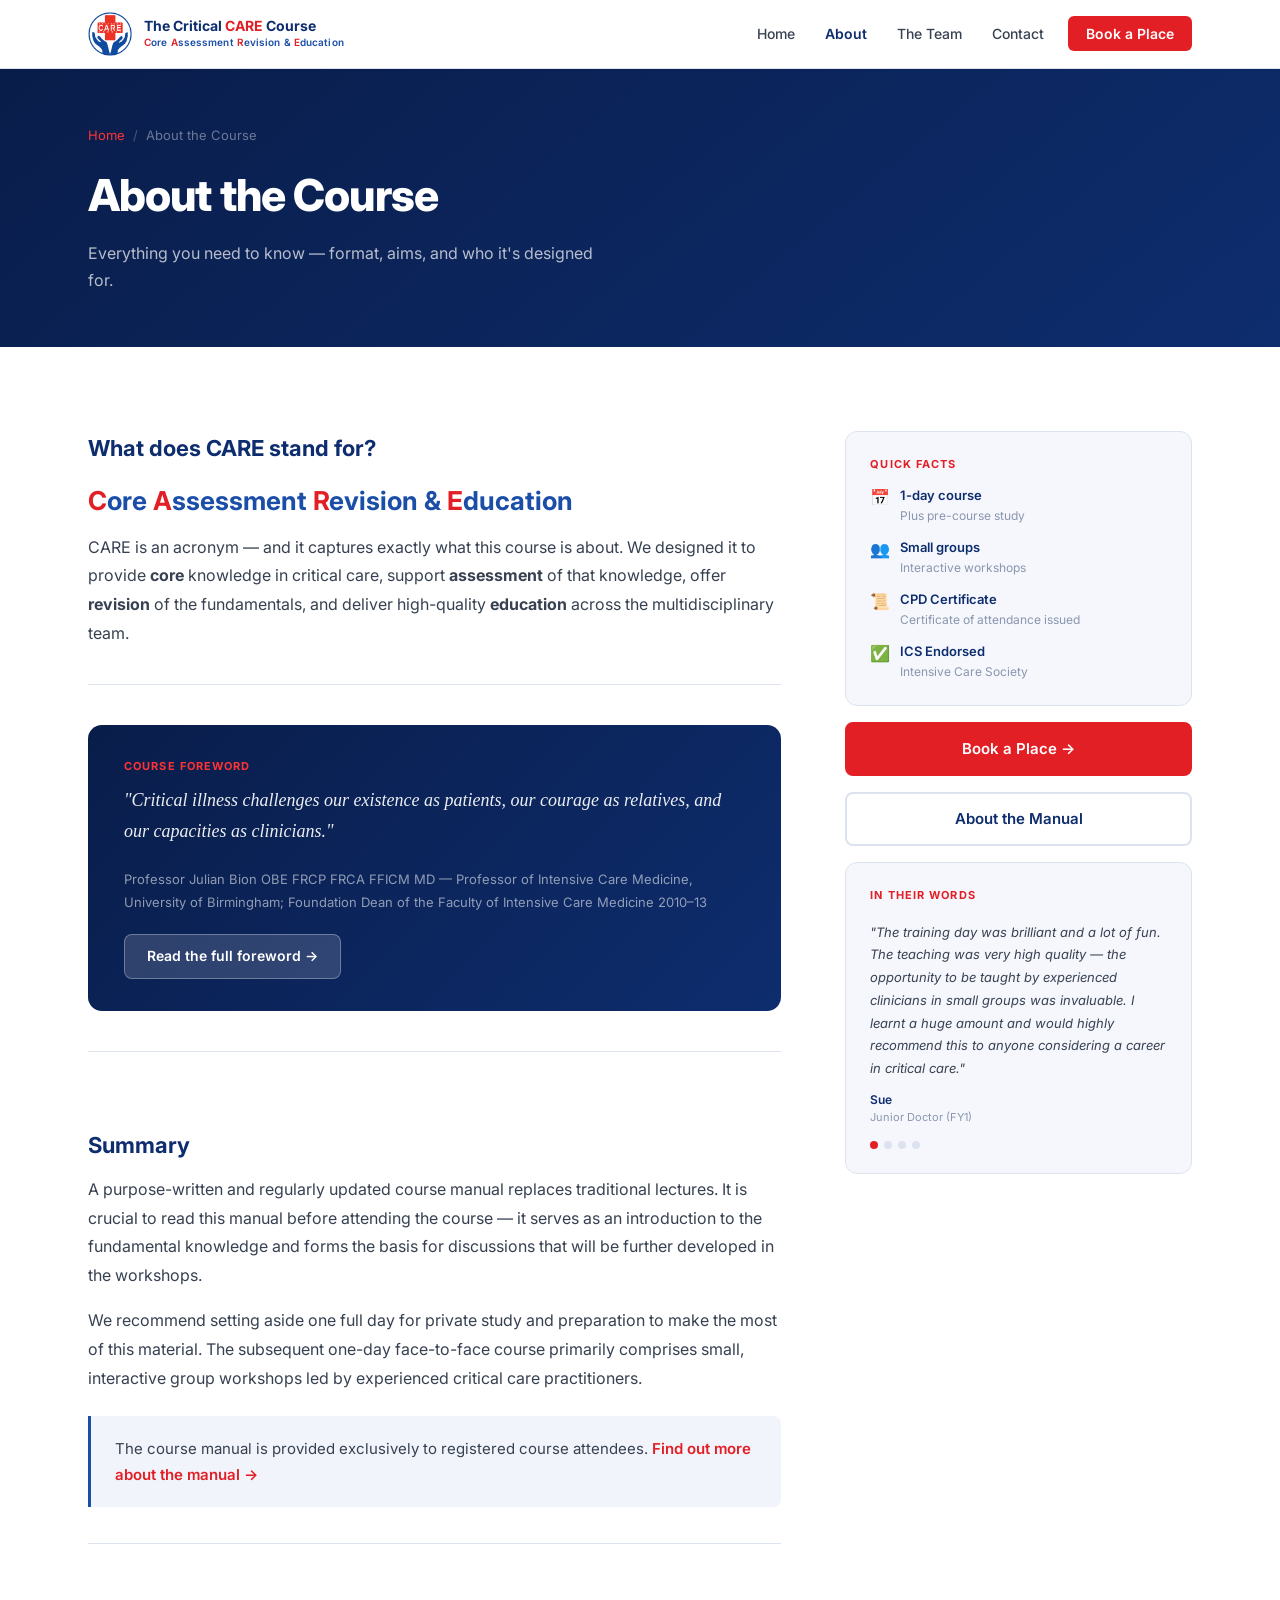
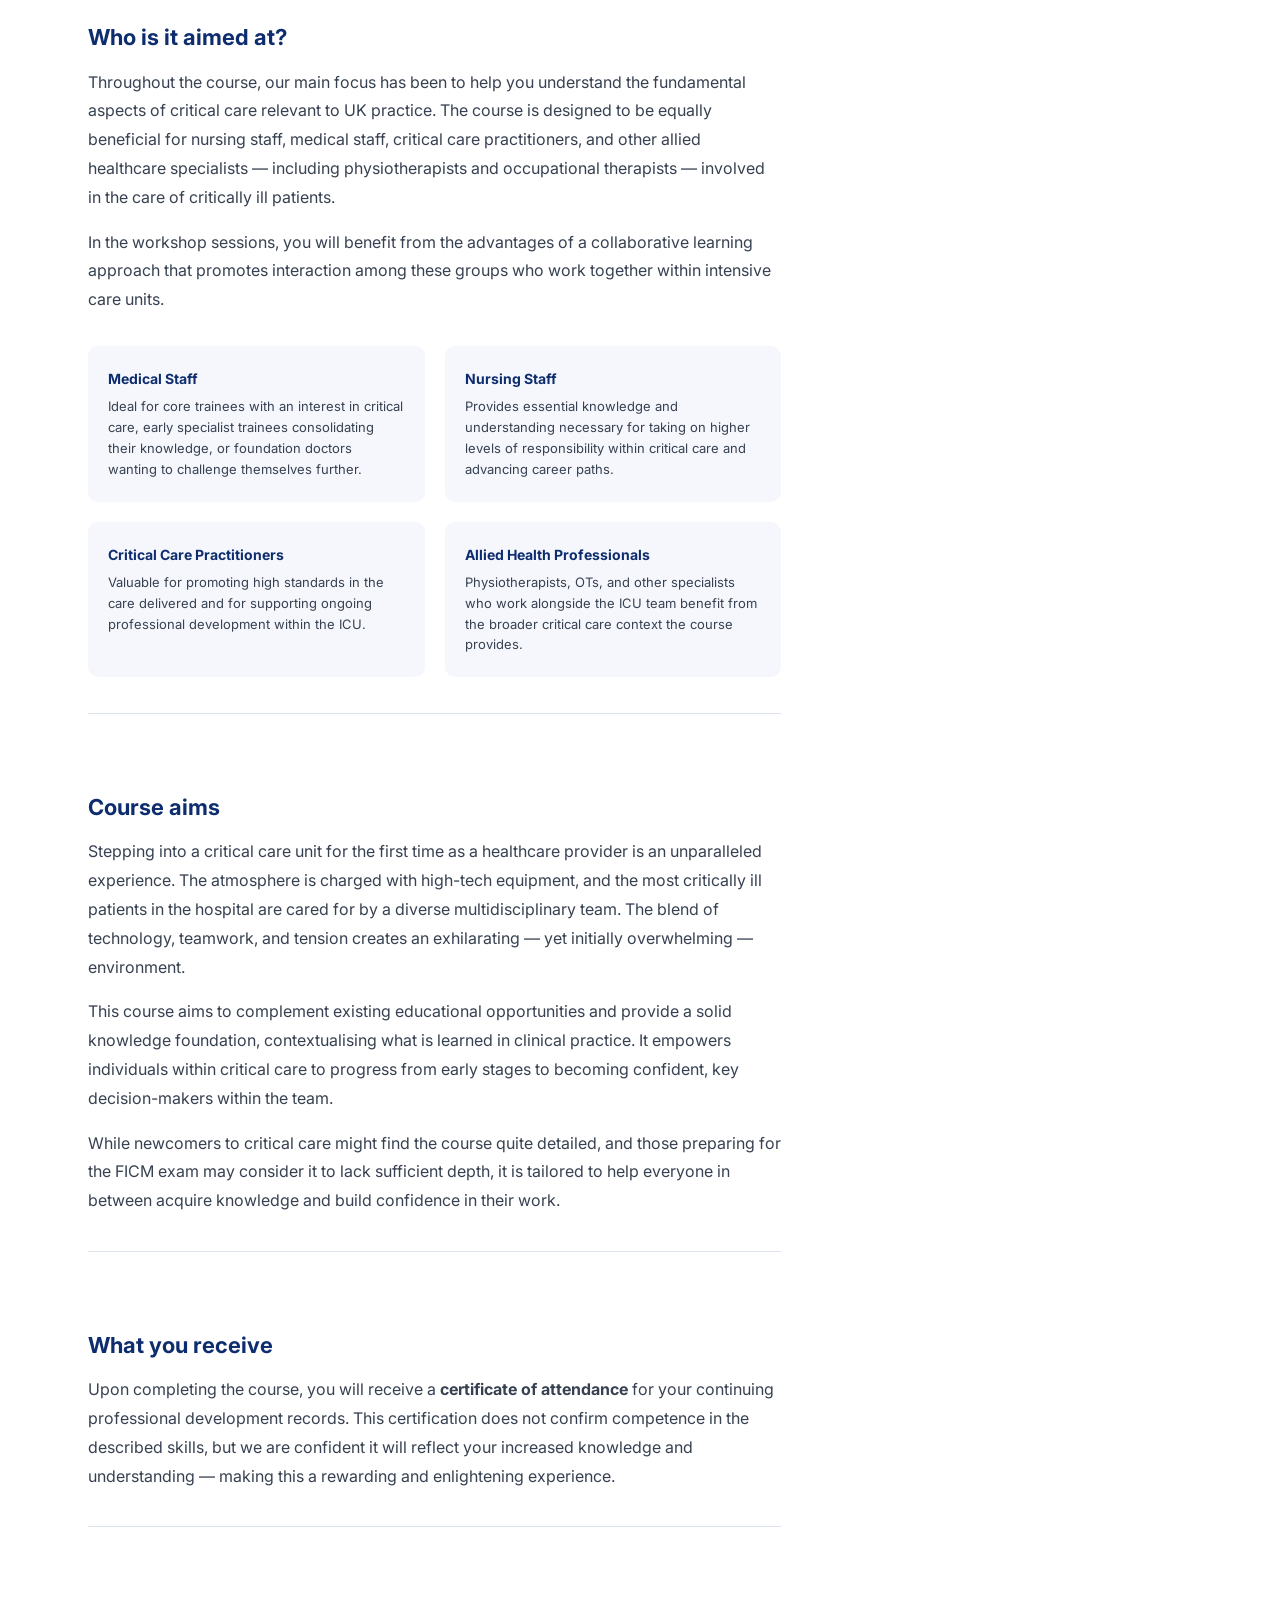
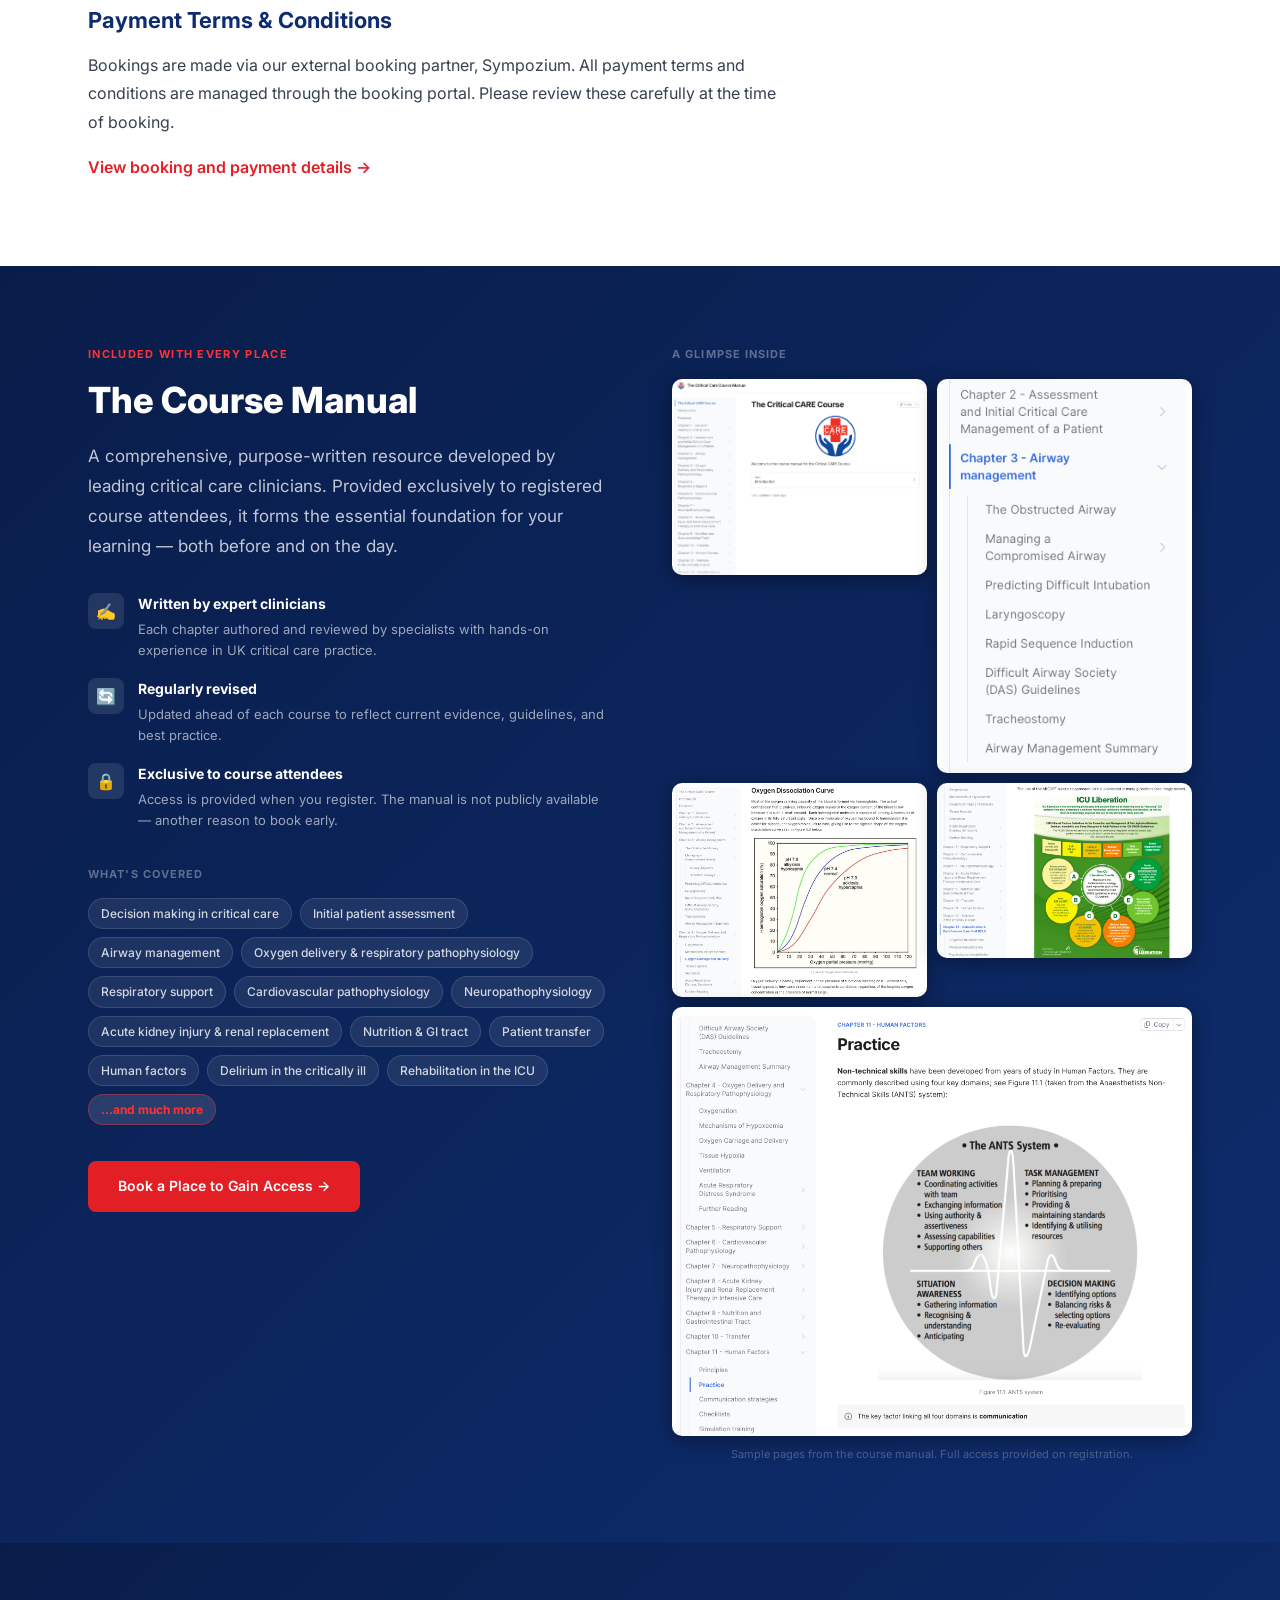
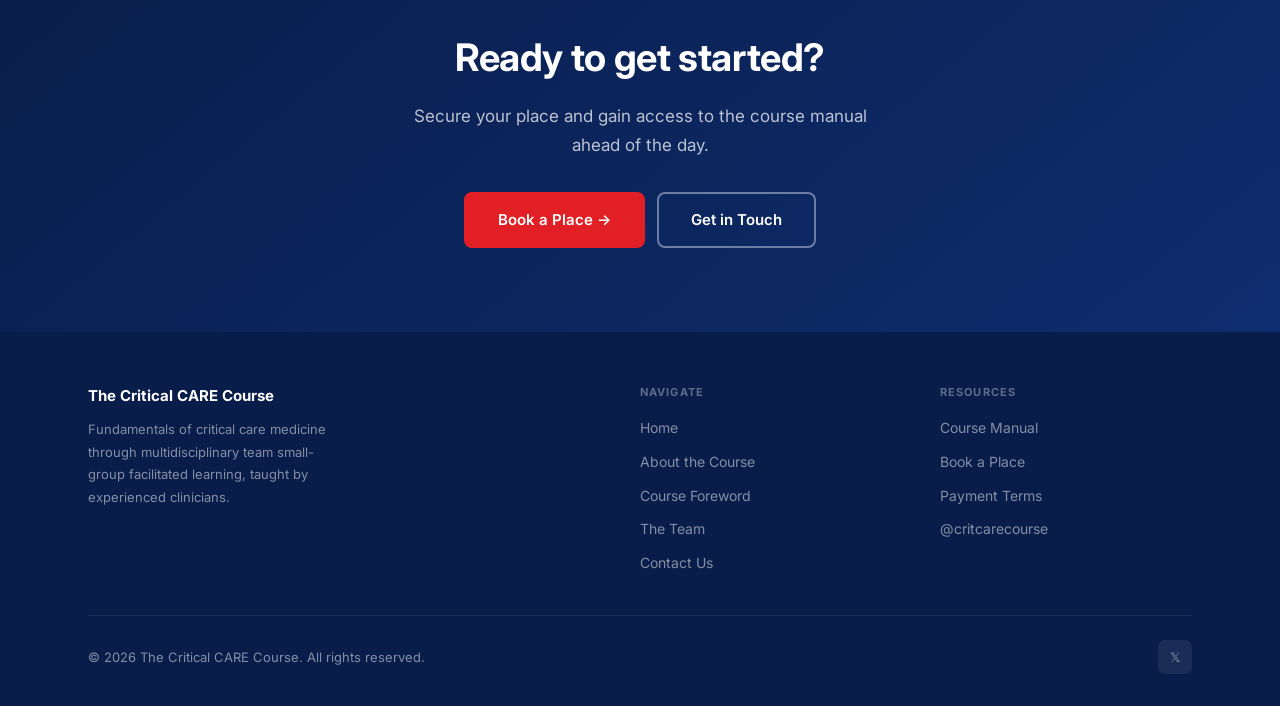
==== commit f27904db: "Update about.html" ====
--- a/about.html
+++ b/about.html
@@ -278,7 +278,7 @@
   <section id="manual" style="background:linear-gradient(135deg, var(--blue-deep) 0%, var(--blue-dark) 100%); padding:80px 0;">
     <div class="container">
 
-      <div style="display:grid; grid-template-columns:1fr 1fr; gap:64px; align-items:start;" class="animate">
+      <div style="display:grid; grid-template-columns:1fr 1fr; gap:64px; align-items:start;">
 
         <!-- Left: about the manual -->
         <div>
@@ -337,21 +337,11 @@
           <div style="font-size:11px; font-weight:700; letter-spacing:0.1em; text-transform:uppercase; color:rgba(255,255,255,0.35); margin-bottom:16px;">A glimpse inside</div>
 
           <div style="display:grid; grid-template-columns:1fr 1fr; gap:10px;">
-            <div style="border-radius:10px; overflow:hidden; box-shadow:0 4px 20px rgba(0,0,0,0.4);">
-              <img src="images/manual-preview-1.png" alt="Course manual — table of contents" style="width:100%; height:100%; object-fit:cover; display:block;">
-            </div>
-            <div style="border-radius:10px; overflow:hidden; box-shadow:0 4px 20px rgba(0,0,0,0.4);">
-              <img src="images/manual-preview-2.png" alt="Course manual — chapter contents" style="width:100%; height:100%; object-fit:cover; display:block;">
-            </div>
-            <div style="border-radius:10px; overflow:hidden; box-shadow:0 4px 20px rgba(0,0,0,0.4);">
-              <img src="images/manual-preview-3.png" alt="Course manual — oxygen dissociation curve" style="width:100%; height:100%; object-fit:cover; display:block;">
-            </div>
-            <div style="border-radius:10px; overflow:hidden; box-shadow:0 4px 20px rgba(0,0,0,0.4);">
-              <img src="images/manual-preview-4.png" alt="Course manual — ICU Liberation bundle" style="width:100%; height:100%; object-fit:cover; display:block;">
-            </div>
-            <div style="border-radius:10px; overflow:hidden; box-shadow:0 4px 20px rgba(0,0,0,0.4); grid-column:1/-1;">
-              <img src="images/manual-preview-5.png" alt="Course manual — human factors" style="width:100%; object-fit:cover; display:block;">
-            </div>
+            <img src="images/manual-preview-1.png" alt="Course manual — table of contents" style="width:100%; display:block; border-radius:10px; box-shadow:0 4px 20px rgba(0,0,0,0.4);">
+            <img src="images/manual-preview-2.png" alt="Course manual — chapter contents" style="width:100%; display:block; border-radius:10px; box-shadow:0 4px 20px rgba(0,0,0,0.4);">
+            <img src="images/manual-preview-3.png" alt="Course manual — oxygen dissociation curve" style="width:100%; display:block; border-radius:10px; box-shadow:0 4px 20px rgba(0,0,0,0.4);">
+            <img src="images/manual-preview-4.png" alt="Course manual — ICU Liberation bundle" style="width:100%; display:block; border-radius:10px; box-shadow:0 4px 20px rgba(0,0,0,0.4);">
+            <img src="images/manual-preview-5.png" alt="Course manual — human factors" style="width:100%; display:block; border-radius:10px; box-shadow:0 4px 20px rgba(0,0,0,0.4); grid-column:1/-1;">
           </div>
           <p style="font-size:11px; color:rgba(255,255,255,0.25); margin-top:10px; text-align:center;">Sample pages from the course manual. Full access provided on registration.</p>
         </div>
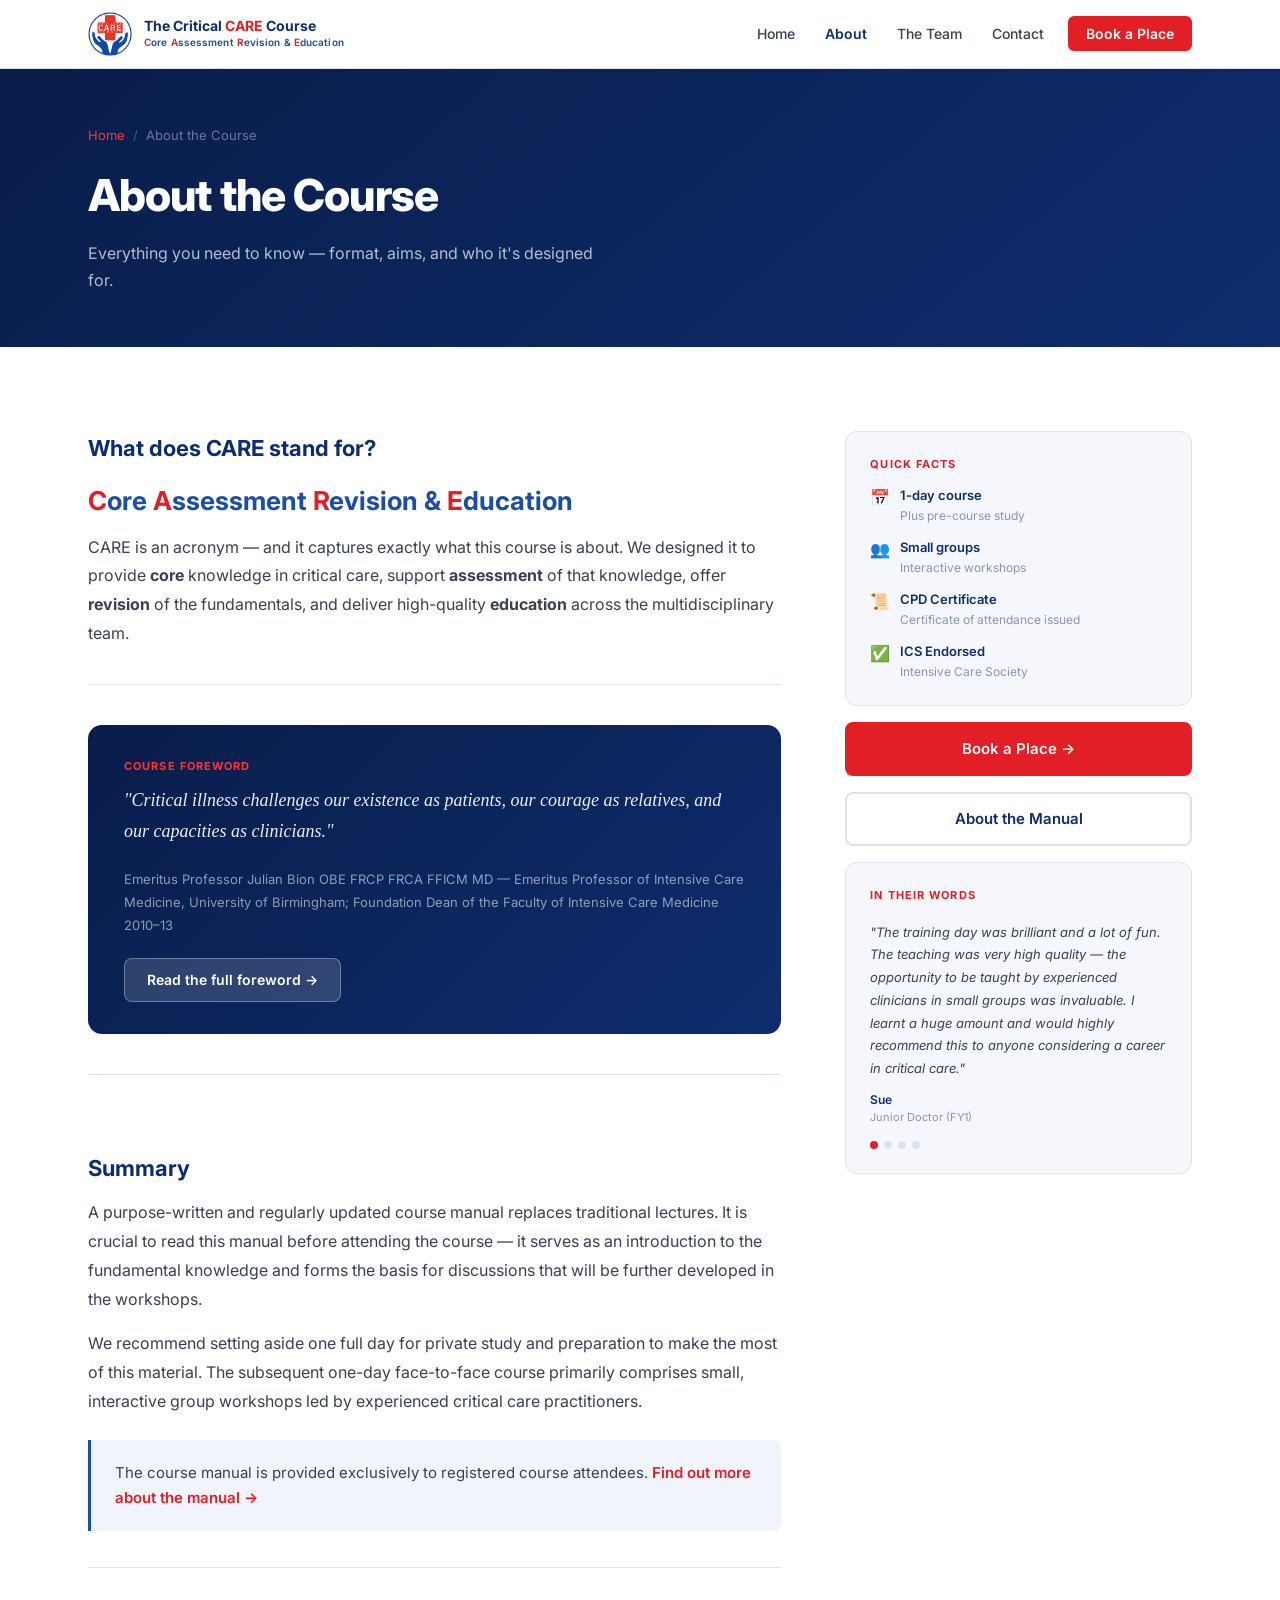
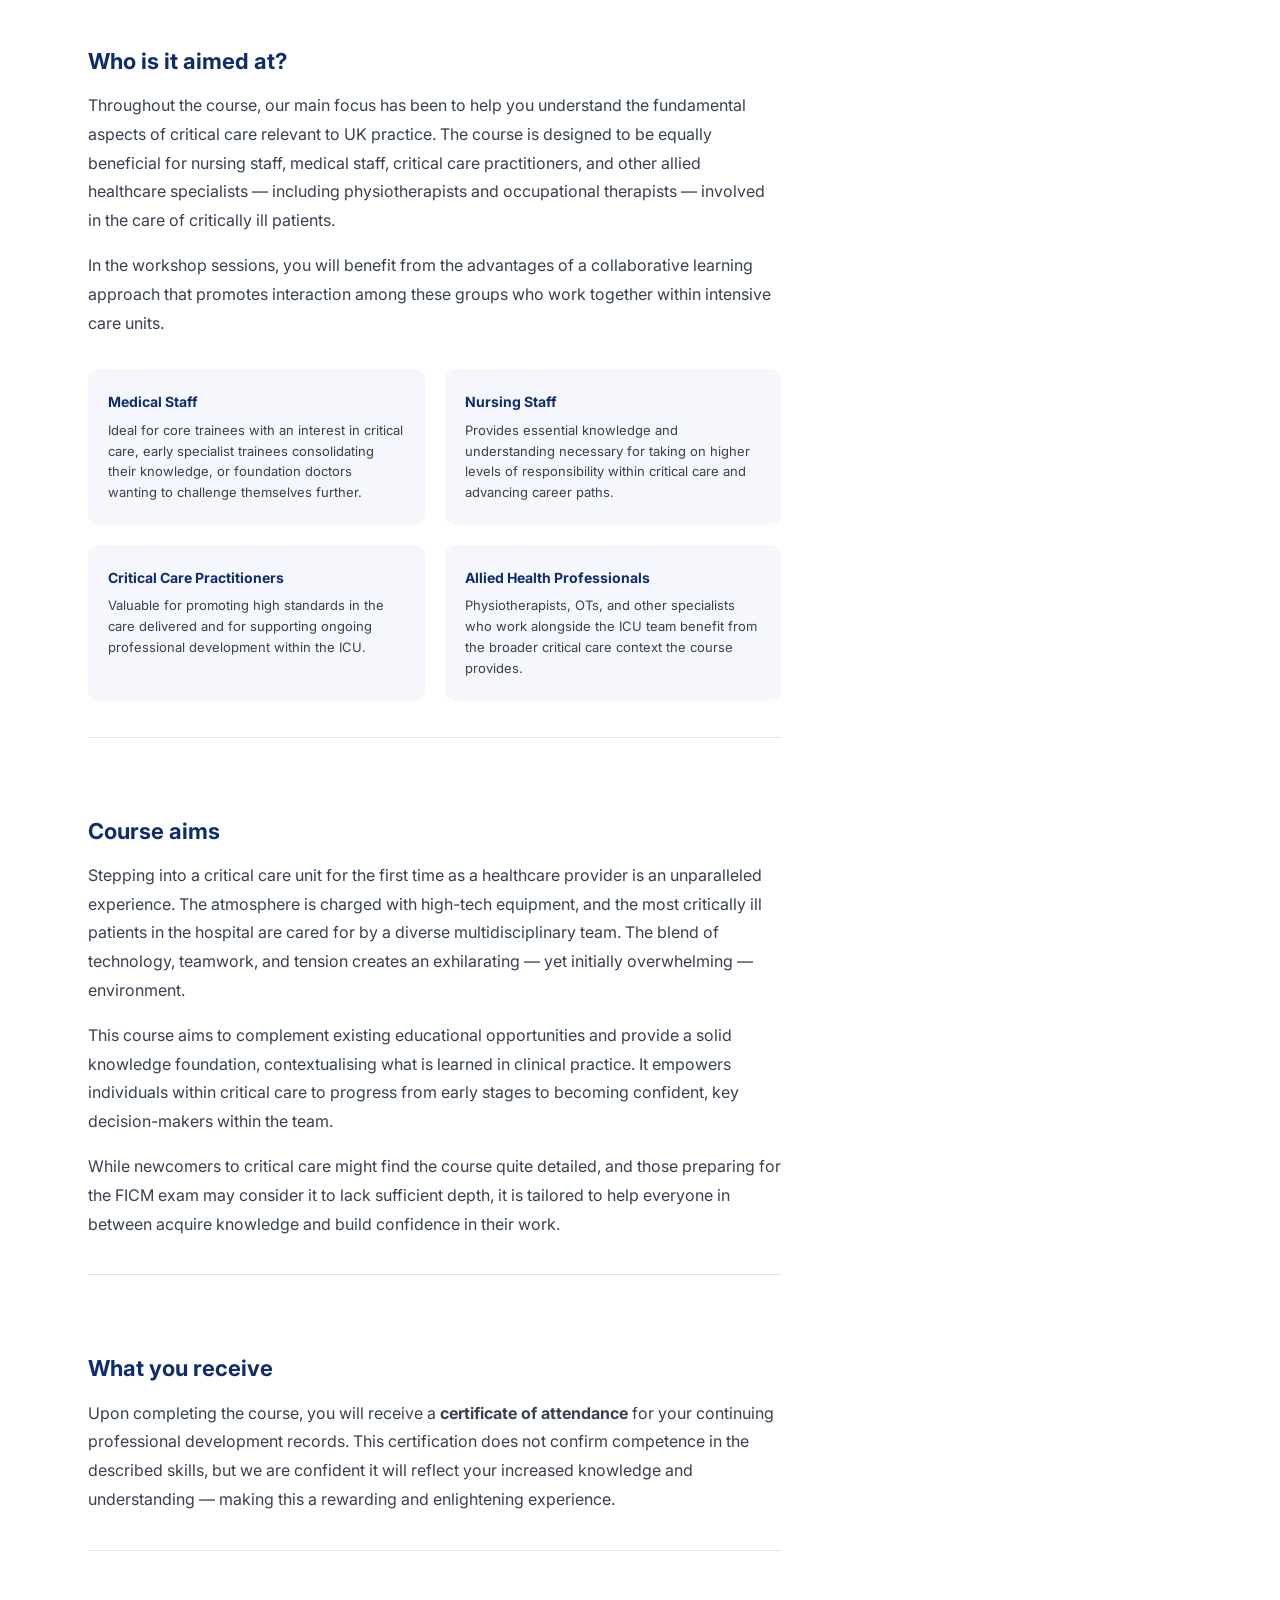
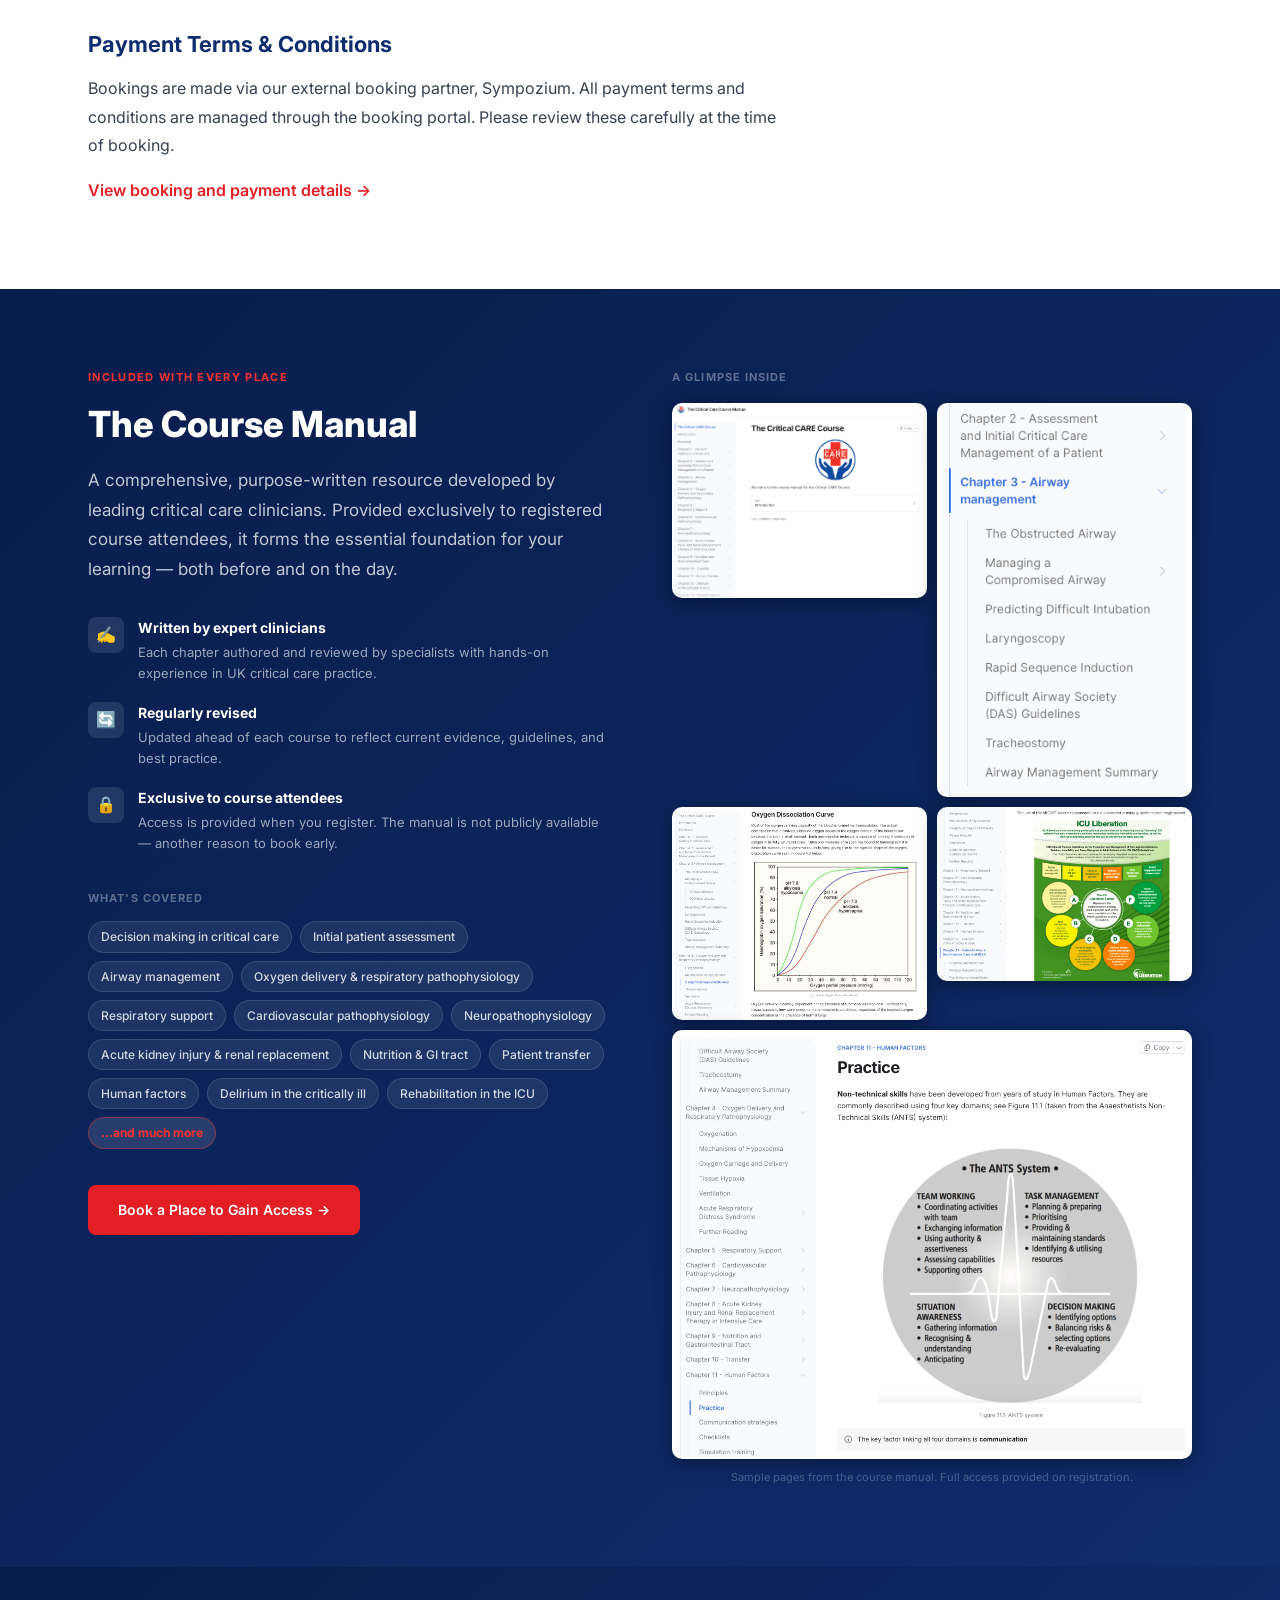
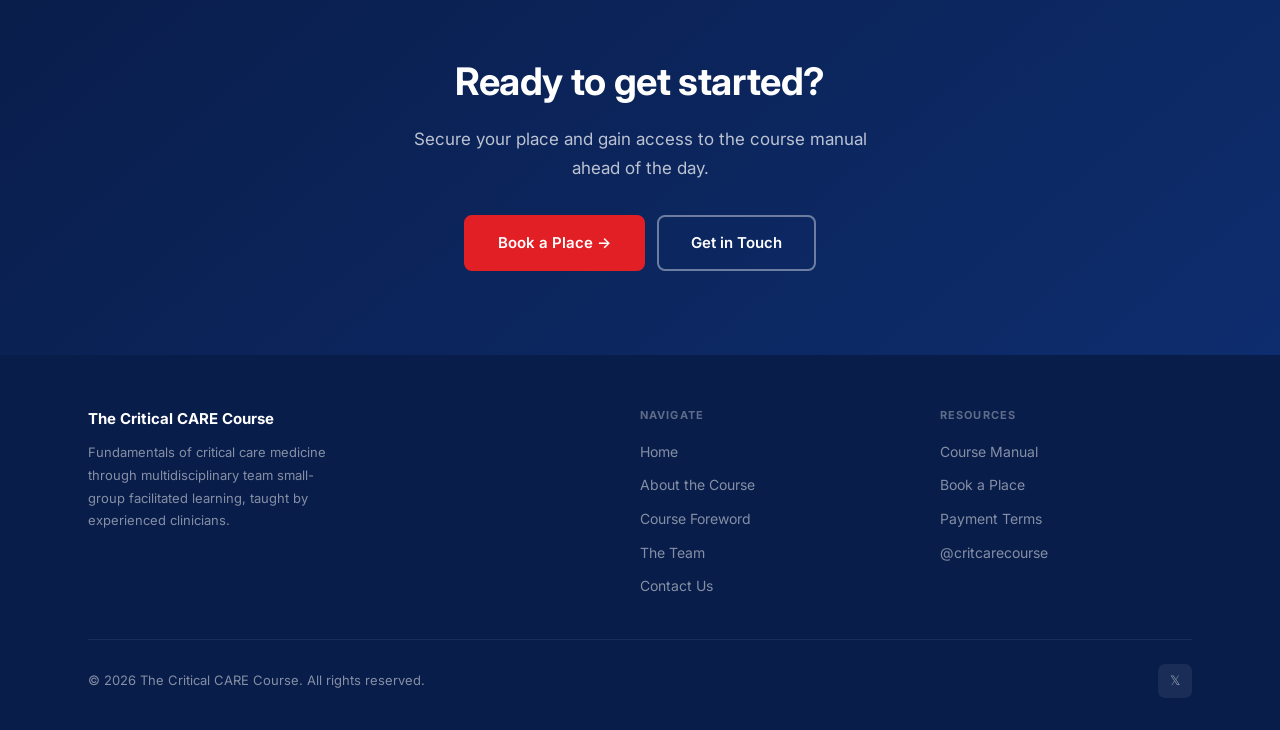
==== commit 21d53cfd: "Update booking link and Bion title Point booking buttons at new Sympozium page. Change Julian Bion t" ====
--- a/about.html
+++ b/about.html
@@ -28,7 +28,7 @@
           <li><a href="about.html" style="color:var(--navy); font-weight:600;">About</a></li>
           <li><a href="team.html">The Team</a></li>
           <li><a href="contact.html">Contact</a></li>
-          <li><a href="https://sympozium.co.uk/ep-home/the-critical-care-course" target="_blank" rel="noopener" class="nav-cta">Book a Place</a></li>
+          <li><a href="https://sympozium.co.uk/organisation/33307acd-b461-46ff-9f37-370a559ac1a8" target="_blank" rel="noopener" class="nav-cta">Book a Place</a></li>
         </ul>
         <button class="nav-toggle" id="navToggle" aria-label="Open menu">
           <span></span><span></span><span></span>
@@ -74,7 +74,7 @@
             <p style="font-family:'Georgia',serif; font-size:18px; font-style:italic; color:rgba(255,255,255,0.92); line-height:1.75; margin-bottom:20px;">
               "Critical illness challenges our existence as patients, our courage as relatives, and our capacities as clinicians."
             </p>
-            <p style="font-size:13px; color:rgba(255,255,255,0.55); margin-bottom:20px;">Professor Julian Bion OBE FRCP FRCA FFICM MD &mdash; Professor of Intensive Care Medicine, University of Birmingham; Foundation Dean of the Faculty of Intensive Care Medicine 2010&ndash;13</p>
+            <p style="font-size:13px; color:rgba(255,255,255,0.55); margin-bottom:20px;">Emeritus Professor Julian Bion OBE FRCP FRCA FFICM MD &mdash; Emeritus Professor of Intensive Care Medicine, University of Birmingham; Foundation Dean of the Faculty of Intensive Care Medicine 2010&ndash;13</p>
             <a href="foreword.html" class="btn" style="background:rgba(255,255,255,0.15); color:white; border:1px solid rgba(255,255,255,0.3); padding:10px 22px; font-size:14px; text-decoration:none; border-radius:8px; display:inline-flex; align-items:center; gap:6px; transition:background 0.2s;">Read the full foreword &rarr;</a>
           </div>
 
@@ -148,7 +148,7 @@
             Bookings are made via our external booking partner, Sympozium. All payment terms and conditions are managed through the booking portal. Please review these carefully at the time of booking.
           </p>
           <p>
-            <a href="https://sympozium.co.uk/ep-home/the-critical-care-course" target="_blank" rel="noopener" style="color:var(--teal); font-weight:600;">View booking and payment details &rarr;</a>
+            <a href="https://sympozium.co.uk/organisation/33307acd-b461-46ff-9f37-370a559ac1a8" target="_blank" rel="noopener" style="color:var(--teal); font-weight:600;">View booking and payment details &rarr;</a>
           </p>
 
         </div>
@@ -191,7 +191,7 @@
               </div>
             </div>
 
-            <a href="https://sympozium.co.uk/ep-home/the-critical-care-course" target="_blank" rel="noopener" class="btn btn-primary" style="width:100%; justify-content:center;">Book a Place &rarr;</a>
+            <a href="https://sympozium.co.uk/organisation/33307acd-b461-46ff-9f37-370a559ac1a8" target="_blank" rel="noopener" class="btn btn-primary" style="width:100%; justify-content:center;">Book a Place &rarr;</a>
 
             <a href="#manual" class="btn btn-outline" style="width:100%; justify-content:center;">About the Manual</a>
 
@@ -278,7 +278,7 @@
   <section id="manual" style="background:linear-gradient(135deg, var(--blue-deep) 0%, var(--blue-dark) 100%); padding:80px 0;">
     <div class="container">
 
-      <div style="display:grid; grid-template-columns:1fr 1fr; gap:64px; align-items:start;">
+      <div class="manual-grid" style="display:grid; grid-template-columns:1fr 1fr; gap:64px; align-items:start;">
 
         <!-- Left: about the manual -->
         <div>
@@ -329,14 +329,14 @@
             <span style="background:rgba(255,255,255,0.12); border:1px solid rgba(255,51,51,0.4); color:#FF3333; padding:5px 12px; border-radius:20px; font-size:12px; font-weight:700;">...and much more</span>
           </div>
 
-          <a href="https://sympozium.co.uk/ep-home/the-critical-care-course" target="_blank" rel="noopener" class="btn btn-primary" style="margin-top:24px; font-size:14px; padding:12px 28px;">Book a Place to Gain Access &rarr;</a>
+          <a href="https://sympozium.co.uk/organisation/33307acd-b461-46ff-9f37-370a559ac1a8" target="_blank" rel="noopener" class="btn btn-primary" style="margin-top:24px; font-size:14px; padding:12px 28px;">Book a Place to Gain Access &rarr;</a>
         </div>
 
         <!-- Right: manual preview screenshots -->
         <div>
           <div style="font-size:11px; font-weight:700; letter-spacing:0.1em; text-transform:uppercase; color:rgba(255,255,255,0.35); margin-bottom:16px;">A glimpse inside</div>
 
-          <div style="display:grid; grid-template-columns:1fr 1fr; gap:10px;">
+          <div class="manual-gallery" style="display:grid; grid-template-columns:1fr 1fr; gap:10px;">
             <img src="images/manual-preview-1.png" alt="Course manual — table of contents" style="width:100%; display:block; border-radius:10px; box-shadow:0 4px 20px rgba(0,0,0,0.4);">
             <img src="images/manual-preview-2.png" alt="Course manual — chapter contents" style="width:100%; display:block; border-radius:10px; box-shadow:0 4px 20px rgba(0,0,0,0.4);">
             <img src="images/manual-preview-3.png" alt="Course manual — oxygen dissociation curve" style="width:100%; display:block; border-radius:10px; box-shadow:0 4px 20px rgba(0,0,0,0.4);">
@@ -356,7 +356,7 @@
       <h2>Ready to get started?</h2>
       <p>Secure your place and gain access to the course manual ahead of the day.</p>
       <div style="display:flex; gap:12px; justify-content:center; flex-wrap:wrap;">
-        <a href="https://sympozium.co.uk/ep-home/the-critical-care-course" target="_blank" rel="noopener" class="btn btn-primary" style="font-size:15px; padding:14px 32px;">Book a Place &rarr;</a>
+        <a href="https://sympozium.co.uk/organisation/33307acd-b461-46ff-9f37-370a559ac1a8" target="_blank" rel="noopener" class="btn btn-primary" style="font-size:15px; padding:14px 32px;">Book a Place &rarr;</a>
         <a href="contact.html" class="btn btn-outline-white" style="font-size:15px; padding:14px 32px;">Get in Touch</a>
       </div>
     </div>
@@ -384,7 +384,7 @@
           <h4>Resources</h4>
           <ul class="footer-links">
             <li><a href="about.html#manual">Course Manual</a></li>
-            <li><a href="https://sympozium.co.uk/ep-home/the-critical-care-course" target="_blank" rel="noopener">Book a Place</a></li>
+            <li><a href="https://sympozium.co.uk/organisation/33307acd-b461-46ff-9f37-370a559ac1a8" target="_blank" rel="noopener">Book a Place</a></li>
             <li><a href="about.html#terms">Payment Terms</a></li>
             <li><a href="https://twitter.com/critcarecourse" target="_blank" rel="noopener">@critcarecourse</a></li>
           </ul>
@@ -412,6 +412,17 @@
         display: block !important;
       }
       .content-block { max-width: 100%; margin-bottom: 40px; }
+      .manual-grid {
+        display: block !important;
+      }
+      .manual-grid > div:first-child {
+        margin-bottom: 40px;
+      }
+    }
+    @media (max-width: 600px) {
+      .manual-gallery {
+        grid-template-columns: 1fr !important;
+      }
     }
   </style>
 
--- a/styles.css
+++ b/styles.css
@@ -1008,7 +1008,7 @@
   .format-grid { grid-template-columns: 1fr; }
   .two-col-grid { grid-template-columns: 1fr; }
   .team-member { grid-template-columns: 1fr; }
-  .team-photo, .team-photo-placeholder { width: 100%; height: 220px; }
+  .team-photo, .team-photo-placeholder { width: 100%; height: auto; aspect-ratio: 220 / 260; }
   .contact-layout { grid-template-columns: 1fr; }
   .footer-grid { grid-template-columns: 1fr 1fr; gap: 28px; }
   .footer-brand { grid-column: 1 / -1; }
